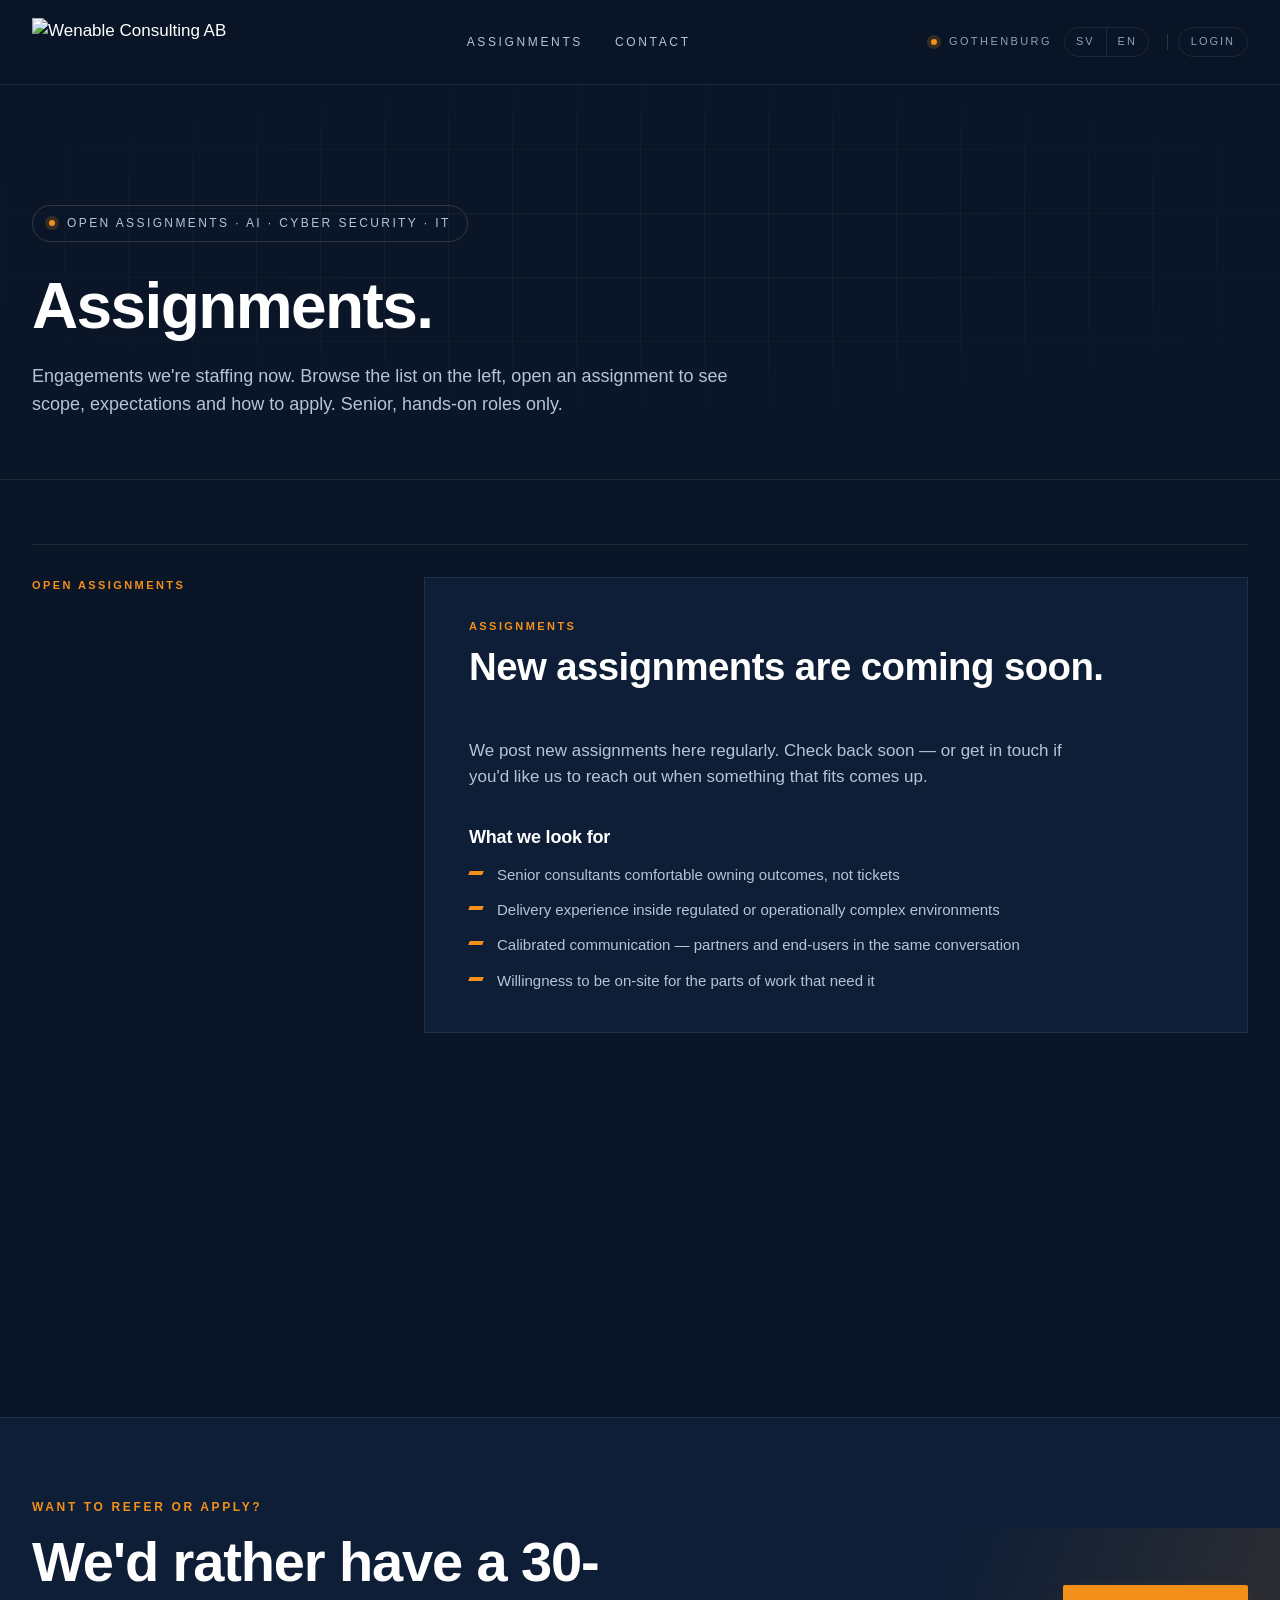
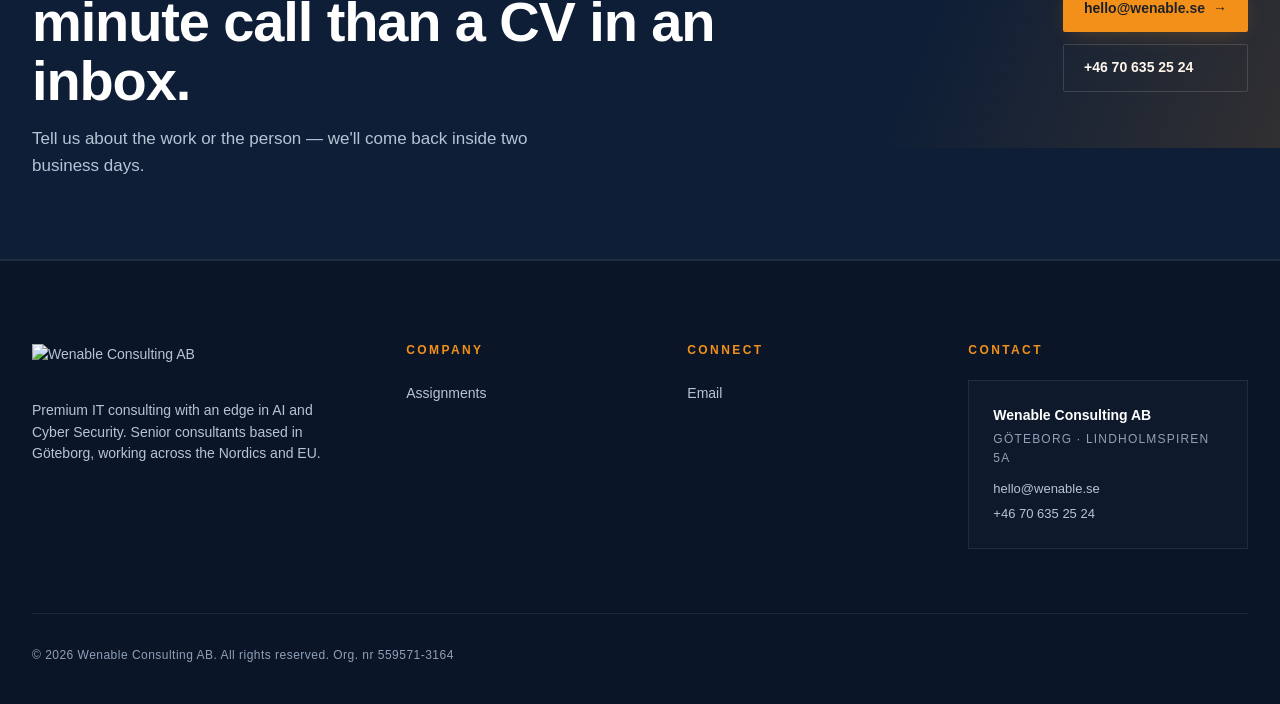
==== assignments.html @ 2aa06110 "Fixa dropdown-kontrast, radbrytningar i sammanfattning, auto-referensnummer - Ge <option> i kategori" ====
<!doctype html>
<html lang="en">
<head>
<meta charset="utf-8" />
<meta name="viewport" content="width=device-width, initial-scale=1" />
<meta http-equiv="Content-Security-Policy" content="default-src 'self'; img-src 'self' data:; style-src 'self' 'unsafe-inline'; script-src 'self'; connect-src 'self' https://*.supabase.co wss://*.supabase.co; base-uri 'self'; form-action 'self'; frame-ancestors 'self'">
<meta name="referrer" content="strict-origin-when-cross-origin">
<link rel="icon" href="/favicon.ico" sizes="any">
<link rel="icon" type="image/png" sizes="32x32" href="/assets/favicon/favicon-32x32.png">
<link rel="icon" type="image/png" sizes="16x16" href="/assets/favicon/favicon-16x16.png">
<link rel="apple-touch-icon" href="/assets/favicon/apple-touch-icon.png">
<link rel="manifest" href="/assets/favicon/site.webmanifest">
<title>Uppdrag — Wenable Consulting AB</title>
<style>
:root {
  --bg: #0A1628;
  --bg-2: #0E1E36;
  --bg-3: #122847;
  --line: rgba(255,255,255,0.08);
  --line-2: rgba(255,255,255,0.14);
  --ink: #FFFFFF;
  --muted: #8FA0B8;
  --muted-2: #B6C4D6;
  --orange: #F39019;
  --orange-2: #FFA94B;
  --orange-shadow: rgba(243,144,25,0.35);
}
* { box-sizing: border-box; }
html, body { margin: 0; padding: 0; background: var(--bg); color: var(--ink); }
html { scroll-behavior: smooth; }
body {
  font-family: "Segoe UI", "Segoe UI Web (West European)", -apple-system, BlinkMacSystemFont, Tahoma, Geneva, Verdana, sans-serif;
  font-size: 17px;
  line-height: 1.55;
  -webkit-font-smoothing: antialiased;
  text-rendering: optimizeLegibility;
  overflow-x: hidden;
}
a { color: inherit; text-decoration: none; }
img { display: block; max-width: 100%; }
button { font-family: inherit; }
::selection { background: var(--orange); color: var(--bg); }

.wrap { max-width: 1280px; margin: 0 auto; padding: 0 32px; }
.eyebrow {
  text-transform: uppercase;
  letter-spacing: 0.22em;
  font-size: 12px;
  color: var(--orange);
  font-weight: 600;
}
h1, h2, h3, h4 { font-weight: 700; letter-spacing: -0.01em; margin: 0; }
h1 { font-size: clamp(40px, 6.2vw, 84px); line-height: 1.02; letter-spacing: -0.025em; }
h2 { font-size: clamp(32px, 4.4vw, 56px); line-height: 1.06; letter-spacing: -0.02em; }
h3 { font-size: 22px; line-height: 1.25; }
p { margin: 0; color: var(--muted-2); }

.mt-16 { margin-top: 16px; }
.mt-24 { margin-top: 24px; }
.mt-36 { margin-top: 36px; }
.mw-560 { max-width: 560px; }
.mw-720 { max-width: 720px; }
.spacer-120 { margin-top: 120px; }

/* nav */
.nav {
  position: sticky; top: 0; z-index: 50;
  backdrop-filter: blur(14px);
  -webkit-backdrop-filter: blur(14px);
  background: rgba(10,22,40,0.78);
  border-bottom: 1px solid var(--line);
}
.nav-inner {
  display: flex; align-items: center; justify-content: space-between;
  height: 84px;
  gap: 32px;
}
.logo-link { display: inline-flex; align-items: center; }
.logo-full { height: 48px; width: auto; }
.logo-full.small { height: 40px; }
.nav-links { display: flex; gap: 32px; align-items: center; }
.nav-links a {
  font-size: 12px;
  letter-spacing: 0.22em;
  text-transform: uppercase;
  color: var(--muted-2);
  transition: color .2s;
  position: relative;
  padding: 4px 0;
}
.nav-links a:hover { color: var(--ink); }
.nav-links a:hover::after {
  content: ""; position: absolute; left: 0; right: 0; bottom: -2px;
  height: 2px; background: var(--orange);
}
.nav-meta {
  font-size: 11px; letter-spacing: 0.22em; text-transform: uppercase;
  color: var(--muted);
  display: inline-flex; align-items: center; gap: 12px;
}
.nav-meta .pulse {
  width: 6px; height: 6px; border-radius: 50%;
  background: var(--orange);
  box-shadow: 0 0 0 4px rgba(243,144,25,0.18);
}

/* language switch */
.lang-switch {
  display: inline-flex;
  border: 1px solid var(--line);
  border-radius: 999px;
  overflow: hidden;
}
.lang-switch button {
  font: inherit;
  font-size: 11px;
  letter-spacing: 0.18em;
  text-transform: uppercase;
  padding: 5px 11px;
  background: transparent;
  color: var(--muted);
  border: 0;
  cursor: pointer;
  transition: background .2s, color .2s;
}
.lang-switch button + button { border-left: 1px solid var(--line); }
.lang-switch button.active { background: var(--orange); color: #0a1628; }
.lang-switch button:not(.active):hover { color: var(--ink); }
@media (max-width: 960px) {
  .nav-meta { display: none; }
}

.btn {
  display: inline-flex; align-items: center; gap: 8px;
  padding: 12px 20px;
  border-radius: 2px;
  font-size: 14px; font-weight: 600;
  cursor: pointer;
  border: 1px solid transparent;
  transition: transform .15s, background .2s, color .2s, border-color .2s;
}
.btn-primary {
  background: var(--orange); color: var(--bg);
  box-shadow: 0 6px 22px -8px var(--orange-shadow);
}
.btn-primary:hover { background: var(--orange-2); transform: translateY(-1px); }
.btn-ghost {
  background: transparent; color: var(--ink);
  border-color: var(--line-2);
}
.btn-ghost:hover { border-color: var(--orange); color: var(--orange); }
.btn .arr { transition: transform .2s; }
.btn:hover .arr { transform: translateX(3px); }

/* hero */
.hero {
  position: relative; overflow: hidden;
  padding: 120px 0 140px;
}
.hero::before {
  content: "";
  position: absolute; inset: 0;
  background:
    radial-gradient(700px 420px at 80% 30%, rgba(243,144,25,0.10), transparent 60%),
    radial-gradient(900px 600px at 10% 90%, rgba(243,144,25,0.05), transparent 60%);
  pointer-events: none;
}
.grid-bg {
  position: absolute; inset: 0;
  background-image:
    linear-gradient(rgba(255,255,255,0.04) 1px, transparent 1px),
    linear-gradient(90deg, rgba(255,255,255,0.04) 1px, transparent 1px);
  background-size: 64px 64px;
  mask-image: radial-gradient(ellipse 80% 60% at 50% 40%, #000 30%, transparent 80%);
  -webkit-mask-image: radial-gradient(ellipse 80% 60% at 50% 40%, #000 30%, transparent 80%);
  pointer-events: none;
}
.hero-content { position: relative; }
.hero-eyebrow {
  display: inline-flex; align-items: center; gap: 12px;
  border: 1px solid var(--line-2);
  border-radius: 999px;
  padding: 8px 16px;
  font-size: 12px; letter-spacing: 0.2em; text-transform: uppercase;
  color: var(--muted-2);
  margin-bottom: 32px;
}
.hero-eyebrow .dot {
  width: 6px; height: 6px; border-radius: 50%;
  background: var(--orange); box-shadow: 0 0 0 4px rgba(243,144,25,0.18);
}
.hero h1 .accent { color: var(--orange); }
.hero h1 .slash {
  display: inline-block;
  width: 0.5em; height: 0.85em;
  background: var(--orange);
  transform: skewX(-14deg);
  margin: 0 0.06em -0.04em 0.04em;
  vertical-align: -0.04em;
}
.hero-lede {
  margin-top: 28px;
  max-width: 720px;
  font-size: 19px;
  color: var(--muted-2);
}
.hero-cta { display: flex; gap: 14px; margin-top: 44px; flex-wrap: wrap; }
.hero-meta {
  display: grid;
  grid-template-columns: repeat(4, 1fr);
  gap: 32px;
  margin-top: 96px;
  padding-top: 32px;
  border-top: 1px solid var(--line);
  position: relative;
}
.hero-meta .stat .k { font-size: 32px; font-weight: 700; letter-spacing: -0.02em; }
.hero-meta .stat .k .accent { color: var(--orange); }
.hero-meta .stat .v { font-size: 13px; color: var(--muted); margin-top: 4px; }

.ribbon-row { display: flex; gap: 6px; margin-top: 40px; }
.ribbon-row .bar {
  width: 64px; height: 12px; background: var(--orange);
  transform: skewX(-22deg);
  transform-origin: bottom left;
  opacity: 0.95;
}
.ribbon-row .bar:nth-child(2) { opacity: 0.7; }
.ribbon-row .bar:nth-child(3) { opacity: 0.45; }
.ribbon-row .bar:nth-child(4) { opacity: 0.22; }

/* section */
section { position: relative; }
.section { padding: 120px 0; border-top: 1px solid var(--line); }
.section-head {
  display: grid;
  grid-template-columns: 1fr 1.2fr;
  gap: 48px;
  align-items: end;
  margin-bottom: 64px;
}
.section-head p { max-width: 580px; }

/* services */
.services {
  display: grid;
  grid-template-columns: repeat(3, 1fr);
  gap: 24px;
}
.service {
  position: relative;
  background: var(--bg-2);
  border: 1px solid var(--line);
  padding: 32px 28px 36px;
  overflow: hidden;
  transition: transform .25s, border-color .25s, background .25s;
}
.service::before {
  content: "";
  position: absolute; top: 0; left: 0;
  width: 0; height: 4px; background: var(--orange);
  transition: width .3s ease;
}
.service:hover { background: var(--bg-3); border-color: var(--line-2); transform: translateY(-4px); }
.service:hover::before { width: 64px; }
.service-num {
  font-size: 12px; letter-spacing: 0.2em;
  color: var(--orange);
  font-weight: 600;
  margin-bottom: 28px;
}
.service-icon { width: 56px; height: 56px; margin-bottom: 24px; position: relative; }
.service h3 { margin-bottom: 14px; }
.service p { font-size: 15px; color: var(--muted-2); }
.service-tags { margin-top: 24px; display: flex; flex-wrap: wrap; gap: 8px; }
.tag {
  font-size: 11px; letter-spacing: 0.08em;
  padding: 5px 10px;
  border: 1px solid var(--line-2);
  color: var(--muted-2);
  text-transform: uppercase;
}

/* clients */
.clients-section { padding: 80px 0; border-top: 1px solid var(--line); }
.clients-row {
  display: grid;
  grid-template-columns: repeat(6, 1fr);
  gap: 32px;
  align-items: center;
  margin-top: 32px;
}
.client {
  height: 64px;
  border: 1px solid var(--line);
  display: flex; align-items: center; justify-content: center;
  font-weight: 700; letter-spacing: 0.06em;
  color: var(--muted);
  font-size: 14px;
  transition: color .2s, border-color .2s;
}
.client:hover { color: var(--ink); border-color: var(--line-2); }

/* feature row */
.feature {
  display: grid;
  grid-template-columns: 1.1fr 1fr;
  gap: 80px;
  align-items: center;
}
.feature.reverse { grid-template-columns: 1fr 1.1fr; }
.feature.reverse .feature-art { order: -1; }
.feature h2 { margin-bottom: 0; }
.feature p + p { margin-top: 16px; }
.feature-list { margin-top: 32px; padding: 0; display: grid; gap: 16px; }
.feature-list li {
  list-style: none; padding-left: 32px; position: relative;
  font-size: 15px; color: var(--muted-2);
}
.feature-list li::before {
  content: ""; position: absolute; left: 0; top: 8px;
  width: 16px; height: 4px; background: var(--orange);
  transform: skewX(-22deg);
}
.feature-art {
  aspect-ratio: 4/3;
  background: var(--bg-2);
  border: 1px solid var(--line);
  position: relative; overflow: hidden;
}
.art-tile {
  position: relative;
  background: linear-gradient(135deg, #0E1E36, #0A1628);
}
.art-tile svg { width: 100%; height: 100%; display: block; }

.art-process {
  background: linear-gradient(160deg, #0E1E36, #0A1628);
  padding: 32px;
  display: flex; flex-direction: column; gap: 12px;
  justify-content: center;
}
.art-process .step-card {
  border: 1px solid var(--line);
  padding: 16px 20px;
  background: rgba(255,255,255,0.02);
  display: grid;
  grid-template-columns: 32px 1fr auto;
  gap: 14px; align-items: center;
}
.art-process .step-card .n { font-size: 11px; color: var(--orange); letter-spacing: 0.2em; }
.art-process .step-card .t { font-size: 14px; font-weight: 600; }
.art-process .step-card .pct { font-size: 11px; color: var(--muted); letter-spacing: 0.1em; }
.art-process .step-card.active { border-color: var(--orange); background: rgba(243,144,25,0.06); }
.art-process .step-card.active .pct { color: var(--orange); }

/* process / how we work */
.process {
  display: grid;
  grid-template-columns: repeat(3, 1fr);
  gap: 24px;
  counter-reset: step;
}
.step {
  border-top: 2px solid var(--line);
  padding: 28px 0 0;
  position: relative;
  counter-increment: step;
}
.step::before {
  content: "0" counter(step);
  display: block;
  font-size: 12px; letter-spacing: 0.2em; color: var(--orange);
  margin-bottom: 16px; font-weight: 600;
}
.step::after {
  content: "";
  position: absolute; top: -2px; left: 0;
  width: 64px; height: 2px; background: var(--orange);
}
.step h3 { font-size: 26px; margin-bottom: 14px; letter-spacing: -0.01em; }
.step p { font-size: 15px; }
.step-tags { margin-top: 24px; display: flex; flex-wrap: wrap; gap: 6px; }

/* FAQ — pure CSS using <details> */
.faq-list { display: grid; gap: 0; }
.faq-item {
  border-top: 1px solid var(--line);
  padding: 0;
}
.faq-item:last-child { border-bottom: 1px solid var(--line); }
.faq-q {
  list-style: none;
  cursor: pointer;
  padding: 28px 0;
  font-size: 20px; font-weight: 600;
  display: flex; justify-content: space-between; align-items: center; gap: 32px;
  letter-spacing: -0.01em;
  transition: color .2s;
  color: var(--ink);
}
.faq-q::-webkit-details-marker { display: none; }
.faq-q::marker { content: ""; }
.faq-q:hover { color: var(--orange); }
.faq-toggle {
  flex: 0 0 32px; width: 32px; height: 32px;
  border: 1px solid var(--line-2);
  display: grid; place-items: center;
  transition: background .2s, border-color .2s;
  position: relative;
}
.faq-q:hover .faq-toggle { border-color: var(--orange); }
.faq-toggle::before, .faq-toggle::after {
  content: ""; position: absolute;
  background: var(--ink);
}
.faq-toggle::before { width: 14px; height: 1.5px; }
.faq-toggle::after { width: 1.5px; height: 14px; transition: transform .2s; }
.faq-item[open] .faq-toggle { background: var(--orange); border-color: var(--orange); }
.faq-item[open] .faq-toggle::before, .faq-item[open] .faq-toggle::after { background: var(--bg); }
.faq-item[open] .faq-toggle::after { transform: scaleY(0); }
.faq-a {
  padding: 0 0 28px;
  max-width: 760px;
  color: var(--muted-2);
  font-size: 16px;
  animation: faqIn .25s ease;
}
@keyframes faqIn {
  from { opacity: 0; transform: translateY(-4px); }
  to   { opacity: 1; transform: none; }
}

/* insights */
.insights {
  display: grid;
  grid-template-columns: repeat(3, 1fr);
  gap: 24px;
}
.insight {
  border: 1px solid var(--line);
  background: var(--bg-2);
  padding: 28px;
  transition: border-color .2s, background .2s, transform .2s;
  display: flex; flex-direction: column;
  min-height: 280px;
}
.insight:hover { border-color: var(--orange); transform: translateY(-3px); }
.insight .when {
  font-size: 12px; color: var(--orange);
  letter-spacing: 0.18em; text-transform: uppercase;
  margin-bottom: 18px;
}
.insight h3 { font-size: 20px; margin-bottom: 12px; letter-spacing: -0.01em; }
.insight p { font-size: 14px; flex: 1; }
.insight .read {
  margin-top: 24px;
  font-size: 13px; color: var(--orange); font-weight: 600;
  display: inline-flex; align-items: center; gap: 8px;
}

/* CTA strip */
.cta-strip {
  margin: 120px 0 0;
  background: var(--bg-2);
  border-top: 1px solid var(--line);
  border-bottom: 1px solid var(--line);
  padding: 80px 0;
  position: relative; overflow: hidden;
}
.cta-strip::after {
  content: ""; position: absolute;
  right: -120px; top: 50%; transform: translateY(-50%) skewX(-22deg);
  width: 480px; height: 220px;
  background: linear-gradient(90deg, transparent, rgba(243,144,25,0.18));
  pointer-events: none;
}
.cta-strip-inner {
  display: grid;
  grid-template-columns: 1.4fr auto;
  gap: 48px;
  align-items: center;
  position: relative;
}
.cta-actions { display: flex; flex-direction: column; gap: 12px; }

/* footer */
footer.foot {
  padding: 80px 0 40px;
  border-top: 1px solid var(--line);
}
.foot-grid {
  display: grid;
  grid-template-columns: 1.4fr 1fr 1fr 1.2fr;
  gap: 48px;
  margin-bottom: 64px;
}
.foot-grid h4 {
  font-size: 12px; letter-spacing: 0.2em; text-transform: uppercase;
  color: var(--orange); font-weight: 600; margin-bottom: 20px;
}
.foot-grid ul { list-style: none; padding: 0; margin: 0; display: grid; gap: 12px; }
.foot-grid a { color: var(--muted-2); font-size: 14px; transition: color .2s; }
.foot-grid a:hover { color: var(--orange); }
.foot-blurb p { font-size: 14px; max-width: 320px; margin-top: 16px; }
.foot-bottom {
  border-top: 1px solid var(--line);
  padding-top: 32px;
  display: flex; justify-content: space-between; align-items: center;
  font-size: 12px; color: var(--muted);
  letter-spacing: 0.04em;
}
.foot-bottom .fb-links { display: flex; gap: 24px; }

/* contact card */
.contact {
  border: 1px solid var(--line);
  padding: 24px;
  background: rgba(255,255,255,0.015);
  margin-top: 12px;
}
.contact .name { font-weight: 600; font-size: 14px; margin-bottom: 4px; }
.contact .role { font-size: 12px; color: var(--muted); letter-spacing: 0.1em; text-transform: uppercase; margin-bottom: 12px; }
.contact a { display: block; font-size: 13px; }
.contact a + a { margin-top: 4px; }

/* assignments page */
.page-hero {
  padding: 120px 0 60px;
  position: relative;
}
.page-hero h1 { font-size: clamp(36px, 5vw, 64px); }
.page-hero .lede { max-width: 720px; margin-top: 24px; font-size: 18px; }

/* master/detail layout — pure CSS via :target */
.assign-app {
  display: grid;
  grid-template-columns: 360px 1fr;
  gap: 32px;
  margin-top: 24px;
  border-top: 1px solid var(--line);
  padding-top: 32px;
}
.assign-list {
  display: flex; flex-direction: column;
  gap: 8px;
  position: sticky; top: 96px; align-self: start;
  max-height: calc(100vh - 120px);
  overflow-y: auto;
  padding-right: 4px;
}
.assign-list h4 {
  font-size: 11px; letter-spacing: 0.22em; text-transform: uppercase;
  color: var(--orange); font-weight: 600; margin-bottom: 8px;
}
.assign-row {
  display: block;
  border: 1px solid var(--line);
  background: var(--bg-2);
  padding: 18px 20px;
  transition: border-color .2s, background .2s, transform .15s;
  position: relative;
}
.assign-row:hover { border-color: var(--line-2); transform: translateX(2px); }
.assign-row::before {
  content: "";
  position: absolute; left: 0; top: 0; bottom: 0;
  width: 0; background: var(--orange);
  transition: width .2s;
}
.assign-row .row-meta {
  font-size: 10px; letter-spacing: 0.18em; text-transform: uppercase;
  color: var(--muted); margin-bottom: 8px;
}
.assign-row .row-meta .sep { color: var(--line-2); margin: 0 6px; }
.assign-row .row-title {
  font-size: 15px; font-weight: 600; line-height: 1.3;
  letter-spacing: -0.005em;
  margin-bottom: 8px;
}
.assign-row .row-foot {
  display: flex; justify-content: space-between; align-items: center;
  margin-top: 10px;
}
.assign-row .row-tag {
  font-size: 10px; letter-spacing: 0.16em; text-transform: uppercase;
  padding: 3px 8px; border: 1px solid var(--orange); color: var(--orange);
}
.assign-row .row-tag.closed { color: var(--muted); border-color: var(--line-2); }
.assign-row .row-rate { font-size: 12px; color: var(--muted-2); font-weight: 600; }

/* detail stage — show only the targeted detail */
.assign-detail-stage { position: relative; min-height: 600px; }
.assign-detail {
  border: 1px solid var(--line);
  background: var(--bg-2);
  padding: 40px 44px;
  display: none;
}
.assign-detail:target,
.assign-detail.default {
  display: block;
  animation: detailIn .3s ease;
}
/* when ANY detail is targeted, hide the default fallback */
.assign-app:has(.assign-detail:target) .assign-detail.default { display: none; }
@keyframes detailIn {
  from { opacity: 0; transform: translateY(8px); }
  to { opacity: 1; transform: none; }
}
/* highlight the active row in the list when its detail is targeted */
.assign-row.active::before { width: 4px; }
.assign-row.active { border-color: var(--line-2); }

.assign-detail .d-eyebrow {
  font-size: 11px; letter-spacing: 0.22em; text-transform: uppercase;
  color: var(--orange); font-weight: 600;
}
.assign-detail h2 {
  font-size: clamp(28px, 3vw, 40px); margin-top: 12px; margin-bottom: 24px;
  letter-spacing: -0.015em;
}
.assign-detail .d-lede { font-size: 17px; color: var(--muted-2); max-width: 720px; white-space: pre-line; }
.assign-detail .d-grid {
  margin-top: 32px;
  display: grid; grid-template-columns: repeat(4, 1fr); gap: 0;
  border: 1px solid var(--line); border-right: 0; border-bottom: 0;
}
.assign-detail .d-grid .cell {
  border-right: 1px solid var(--line);
  border-bottom: 1px solid var(--line);
  padding: 16px 18px;
}
.assign-detail .d-grid .lbl {
  font-size: 10px; letter-spacing: 0.18em; text-transform: uppercase;
  color: var(--muted); margin-bottom: 6px;
}
.assign-detail .d-grid .val { font-size: 15px; font-weight: 600; }
.assign-detail .d-grid .val .accent { color: var(--orange); }

.assign-detail h3 {
  font-size: 18px; letter-spacing: -0.01em;
  margin-top: 36px; margin-bottom: 14px;
}
.assign-detail .d-section p { font-size: 15px; color: var(--muted-2); }
.assign-detail .d-section p + p { margin-top: 12px; }
.assign-detail ul.bullets {
  list-style: none; padding: 0; margin: 0;
  display: grid; gap: 12px;
}
.assign-detail ul.bullets li {
  padding-left: 28px; position: relative;
  font-size: 15px; color: var(--muted-2);
}
.assign-detail ul.bullets li::before {
  content: ""; position: absolute; left: 0; top: 8px;
  width: 14px; height: 4px; background: var(--orange);
  transform: skewX(-22deg);
}
.assign-detail .d-stack {
  display: flex; flex-wrap: wrap; gap: 8px; margin-top: 14px;
}

.assign-actions {
  margin-top: 40px;
  padding-top: 28px;
  border-top: 1px solid var(--line);
  display: flex; flex-wrap: wrap; gap: 12px;
  align-items: center;
}
.assign-actions .meta-side {
  margin-left: auto;
  font-size: 12px; color: var(--muted);
  letter-spacing: 0.06em;
}

/* default empty-state card */
.assign-empty {
  text-align: left;
}
/* Tomtillstånd: visa "kommer snart" tills admin.js bekräftar att uppdrag finns,
   då sätts body.wadm-has-assignments och "välj ett uppdrag"-läget visas i stället. */
.assign-empty .empty-haslist { display: none; }
body.wadm-has-assignments .assign-empty .empty-haslist { display: block; }
body.wadm-has-assignments .assign-empty .empty-nolist { display: none; }

@media (max-width: 960px) {
  .assign-app { grid-template-columns: 1fr; }
  .assign-list { position: static; max-height: none; overflow: visible; }
  .assign-detail { padding: 28px 24px; }
  .assign-detail .d-grid { grid-template-columns: repeat(2, 1fr); }
}

.assign-grid {
  display: grid;
  grid-template-columns: repeat(2, 1fr);
  gap: 24px;
}
.assign {
  border: 1px solid var(--line);
  background: var(--bg-2);
  padding: 36px 32px;
  display: flex; flex-direction: column;
  position: relative;
  transition: border-color .25s, transform .25s;
}
.assign:hover { border-color: var(--line-2); transform: translateY(-3px); }
.assign-head {
  display: flex; justify-content: space-between; align-items: flex-start;
  gap: 16px;
  margin-bottom: 28px;
}
.assign-meta {
  font-size: 11px; letter-spacing: 0.2em; text-transform: uppercase;
  color: var(--muted);
}
.assign-meta .sep { color: var(--line-2); margin: 0 8px; }
.assign-status {
  font-size: 11px; letter-spacing: 0.18em; text-transform: uppercase;
  padding: 4px 10px;
  border: 1px solid var(--orange);
  color: var(--orange);
}
.assign-status.closed { color: var(--muted); border-color: var(--line-2); }
.assign h3 { font-size: 26px; letter-spacing: -0.01em; margin-bottom: 12px; }
.assign p { font-size: 15px; color: var(--muted-2); }
.assign-spec {
  margin-top: 24px;
  display: grid; grid-template-columns: repeat(3, 1fr);
  gap: 12px;
  border-top: 1px solid var(--line);
  padding-top: 20px;
}
.assign-spec .lbl { font-size: 10px; letter-spacing: 0.18em; color: var(--muted); text-transform: uppercase; margin-bottom: 4px; }
.assign-spec .val { font-size: 14px; font-weight: 600; }
.assign .more {
  margin-top: 24px;
  font-size: 13px; color: var(--orange); font-weight: 600;
  display: inline-flex; align-items: center; gap: 8px;
}

.cases-rail {
  display: grid; grid-template-columns: 1fr 1fr 1fr; gap: 24px;
  margin-top: 40px;
}
.case {
  border: 1px solid var(--line);
  padding: 28px;
  background: var(--bg-2);
  position: relative;
  overflow: hidden;
}
.case::before {
  content: ""; position: absolute; left: 0; top: 0;
  width: 4px; height: 100%; background: var(--orange);
}
.case .industry {
  font-size: 11px; letter-spacing: 0.18em; text-transform: uppercase;
  color: var(--orange); margin-bottom: 18px;
}
.case h3 { font-size: 20px; margin-bottom: 10px; letter-spacing: -0.01em; }
.case p { font-size: 14px; color: var(--muted-2); }
.case-stats {
  margin-top: 22px;
  display: grid; grid-template-columns: 1fr 1fr; gap: 16px;
  border-top: 1px solid var(--line); padding-top: 18px;
}
.case-stats .v { font-size: 22px; font-weight: 700; letter-spacing: -0.02em; }
.case-stats .v .accent { color: var(--orange); }
.case-stats .l { font-size: 11px; color: var(--muted); letter-spacing: 0.1em; text-transform: uppercase; margin-top: 4px; }

/* responsive */
@media (max-width: 960px) {
  .nav-links { display: none; }
  .section-head { grid-template-columns: 1fr; }
  .services, .insights, .process, .cases-rail, .assign-grid { grid-template-columns: 1fr; }
  .feature, .feature.reverse { grid-template-columns: 1fr; gap: 40px; }
  .feature.reverse .feature-art { order: 0; }
  .hero-meta { grid-template-columns: repeat(2, 1fr); }
  .clients-row { grid-template-columns: repeat(2, 1fr); }
  .foot-grid { grid-template-columns: 1fr 1fr; }
  .cta-strip-inner { grid-template-columns: 1fr; }
  .section { padding: 80px 0; }
  .hero { padding: 80px 0 100px; }
  .logo-full { height: 36px; }
  .nav-inner { height: 72px; }
}

@media (prefers-reduced-motion: reduce) {
  *, *::before, *::after { animation: none !important; transition: none !important; scroll-behavior: auto !important; }
}



/* shared animated site background (this page is self-contained, so the
   .site-bg rules live here rather than in assets/wenable.css) */
.site-bg {
  position: fixed;
  inset: 0;
  z-index: -1;
  pointer-events: none;
  overflow: hidden;
}
.site-bg #bg-canvas {
  position: absolute;
  inset: 0;
  width: 100%;
  height: 100%;
  display: block;
}
.site-bg .bg-glow {
  position: absolute;
  inset: 0;
  background:
    radial-gradient(900px 540px at 50% 8%, rgba(243,144,25,0.10), transparent 60%),
    radial-gradient(1100px 760px at 50% 100%, rgba(28,80,160,0.20), transparent 60%),
    radial-gradient(720px 520px at 12% 26%, rgba(80,150,255,0.07), transparent 60%);
}
.site-bg .bg-grid {
  position: absolute;
  inset: 0;
  background-image:
    linear-gradient(rgba(255,255,255,0.035) 1px, transparent 1px),
    linear-gradient(90deg, rgba(255,255,255,0.035) 1px, transparent 1px);
  background-size: 72px 72px;
  mask-image: radial-gradient(ellipse 92% 82% at 50% 30%, #000 28%, transparent 86%);
  -webkit-mask-image: radial-gradient(ellipse 92% 82% at 50% 30%, #000 28%, transparent 86%);
}
@media (prefers-reduced-motion: reduce) {
  .site-bg #bg-canvas { display: none; }
}

</style>
</head>
<body>

<div class="site-bg" aria-hidden="true">
  <canvas id="bg-canvas"></canvas>
  <div class="bg-glow"></div>
  <div class="bg-grid"></div>
</div>

<!-- NAV -->
<header class="nav">
  <div class="wrap nav-inner">
    <a href="index.html" class="logo-link" aria-label="Wenable Consulting AB — home">
      <img src="assets/wenable-logo-full.png" alt="Wenable Consulting AB" class="logo-full">
    </a>
    <nav class="nav-links" aria-label="Primary">
      <a href="For Clients.html" class="auth-gated" data-sv="Våra tjänster">Our Services</a>
      <a href="For Consultants.html" class="auth-gated" data-sv="För specialister">For Specialists</a>
      <a href="assignments.html" data-sv="Uppdrag">Assignments</a>
      <a href="Wenable are us.html" class="auth-gated" data-sv="Wenable är vi">Wenable are us</a>
      <a href="mailto:hello&#64;wenable.se" data-sv="Kontakt">Contact</a>
    </nav>
    <div class="nav-meta">
      <span class="pulse" aria-hidden="true"></span>
      <span data-sv="Göteborg">Gothenburg</span>
      <div class="lang-switch" role="group" aria-label="Language / Språk">
        <button type="button" data-lang-btn="sv">SV</button>
        <button type="button" data-lang-btn="en">EN</button>
      </div>
    </div>
  </div>
</header>

<!-- PAGE HERO -->
<section class="page-hero">
  <div class="grid-bg" aria-hidden="true"></div>
  <div class="wrap hero-content">
    <div class="hero-eyebrow"><span class="dot"></span><span data-sv="Öppna uppdrag · AI · Cybersäkerhet · IT">Open assignments · AI · Cyber Security · IT</span></div>
    <h1 data-sv="Uppdrag.">Assignments.</h1>
    <p class="lede" data-sv="Uppdrag vi bemannar just nu. Bläddra i listan till vänster, öppna ett uppdrag för att se omfattning, förväntningar och hur du ansöker. Endast seniora, praktiska roller.">
      Engagements we're staffing now. Browse the list on the left, open an assignment to
      see scope, expectations and how to apply. Senior, hands-on roles only.
    </p>
  </div>
</section>

<!-- MASTER / DETAIL -->
<section class="section" style="padding-top: 40px;">
  <div class="wrap">
    <div class="assign-app">

      <!-- LEFT: list -->
      <aside class="assign-list" aria-label="Open assignments">
        <h4 data-sv="Öppna uppdrag">Open assignments</h4>


      </aside>

      <!-- RIGHT: detail stage -->
      <div class="assign-detail-stage">

        <!-- DEFAULT / EMPTY STATE -->
        <article class="assign-detail default assign-empty">
          <!-- Visas när det FINNS uppdrag (admin.js sätter body.wadm-has-assignments) -->
          <div class="empty-haslist">
            <div class="d-eyebrow" data-sv="Öppna ett uppdrag">Open an assignment</div>
            <h2 data-sv="Välj ett uppdrag i listan för att se briefen.">Pick an assignment from the list to see the brief.</h2>
            <p class="d-lede" data-sv="Varje uppdrag är ett verkligt engagemang med en namngiven kund och en definierad omfattning. Du ser teamet du skulle gå med i, hur framgång ser ut, arvodesnivån och ett direkt sätt att ansöka eller dela med en kollega.">
              Each assignment is a real engagement with a named client and a defined scope.
              You'll see the team you'd join, what success looks like, the rate band, and a
              direct way to apply or share with a colleague.
            </p>
          </div>
          <!-- Visas när det INTE finns några uppdrag ännu (standardläge) -->
          <div class="empty-nolist">
            <div class="d-eyebrow" data-sv="Uppdrag">Assignments</div>
            <h2 data-sv="Nya uppdrag kommer inom kort.">New assignments are coming soon.</h2>
            <p class="d-lede" data-sv="Vi lägger löpande upp nya uppdrag här. Titta gärna tillbaka snart – eller hör av dig om du vill bli kontaktad när något som passar dig dyker upp.">
              We post new assignments here regularly. Check back soon — or get in touch if
              you'd like us to reach out when something that fits comes up.
            </p>
          </div>
          <h3 style="margin-top: 36px;" data-sv="Vad vi söker">What we look for</h3>
          <ul class="bullets">
            <li data-sv="Seniora konsulter som tar ansvar för resultatet – inte bara för enskilda uppgifter">Senior consultants comfortable owning outcomes, not tickets</li>
            <li data-sv="Vana att leverera i reglerade eller operativt komplexa miljöer">Delivery experience inside regulated or operationally complex environments</li>
            <li data-sv="Kommunikation som når fram – lika självklart till beslutsfattare som till slutanvändare">Calibrated communication — partners and end-users in the same conversation</li>
            <li data-sv="Beredd att finnas på plats när uppdraget kräver det">Willingness to be on-site for the parts of work that need it</li>
          </ul>
        </article>


      </div>
    </div>
  </div>
</section>

<!-- CTA -->
<section class="cta-strip">
  <div class="wrap cta-strip-inner">
    <div>
      <div class="eyebrow" data-sv="Vill du rekommendera eller ansöka?">Want to refer or apply?</div>
      <h2 class="mt-16 mw-720" data-sv="Vi tar hellre ett 30-minuterssamtal än ett CV i en inkorg.">
        We'd rather have a 30-minute call than a CV in an inbox.
      </h2>
      <p class="mt-16 mw-560" data-sv="Berätta om arbetet eller personen — vi återkommer inom två arbetsdagar.">
        Tell us about the work or the person — we'll come back inside two business days.
      </p>
    </div>
    <div class="cta-actions">
      <a class="btn btn-primary" href="mailto:hello@wenable.se">hello@wenable.se <span class="arr">→</span></a>
      <a class="btn btn-ghost" href="tel:+46706352524">+46 70 635 25 24</a>
    </div>
  </div>
</section>

<!-- FOOTER -->
<footer class="foot">
  <div class="wrap">
    <div class="foot-grid">
      <div class="foot-blurb">
        <a href="index.html" class="logo-link"><img src="assets/wenable-logo-full.png" alt="Wenable Consulting AB" class="logo-full small"></a>
        <p data-sv="Premiumkonsulting inom IT med spetskompetens i AI och cybersäkerhet. Seniora konsulter baserade i Göteborg, verksamma i Norden och EU.">
          Premium IT consulting with an edge in AI and Cyber Security. Senior consultants
          based in Göteborg, working across the Nordics and EU.
        </p>
      </div>
      <div>
        <h4 data-sv="Företag">Company</h4>
        <ul>
          <li><a href="assignments.html" data-sv="Uppdrag">Assignments</a></li>
        </ul>
      </div>
      <div>
        <h4 data-sv="Följ oss">Connect</h4>
        <ul>
          <li><a href="mailto:hello@wenable.se" data-sv="E-post">Email</a></li>
        </ul>
      </div>
      <div>
        <h4 data-sv="Kontakt">Contact</h4>
        <div class="contact">
          <div class="name">Wenable Consulting AB</div>
          <div class="role">Göteborg · Lindholmspiren 5A</div>
          <a href="mailto:hello@wenable.se">hello@wenable.se</a>
          <a href="tel:+46706352524">+46 70 635 25 24</a>
        </div>
      </div>
    </div>
    <div class="foot-bottom">
      <div data-sv="© 2026 Wenable Consulting AB. Med ensamrätt. Org.nr 559571-3164">© 2026 Wenable Consulting AB. All rights reserved. Org. nr 559571-3164</div>
    </div>
  </div>
</footer>

<script src="assets/i18n.js"></script>
<script src="assets/bg-network.js"></script>
<script src="assets/admin.js"></script>

</body>
</html>
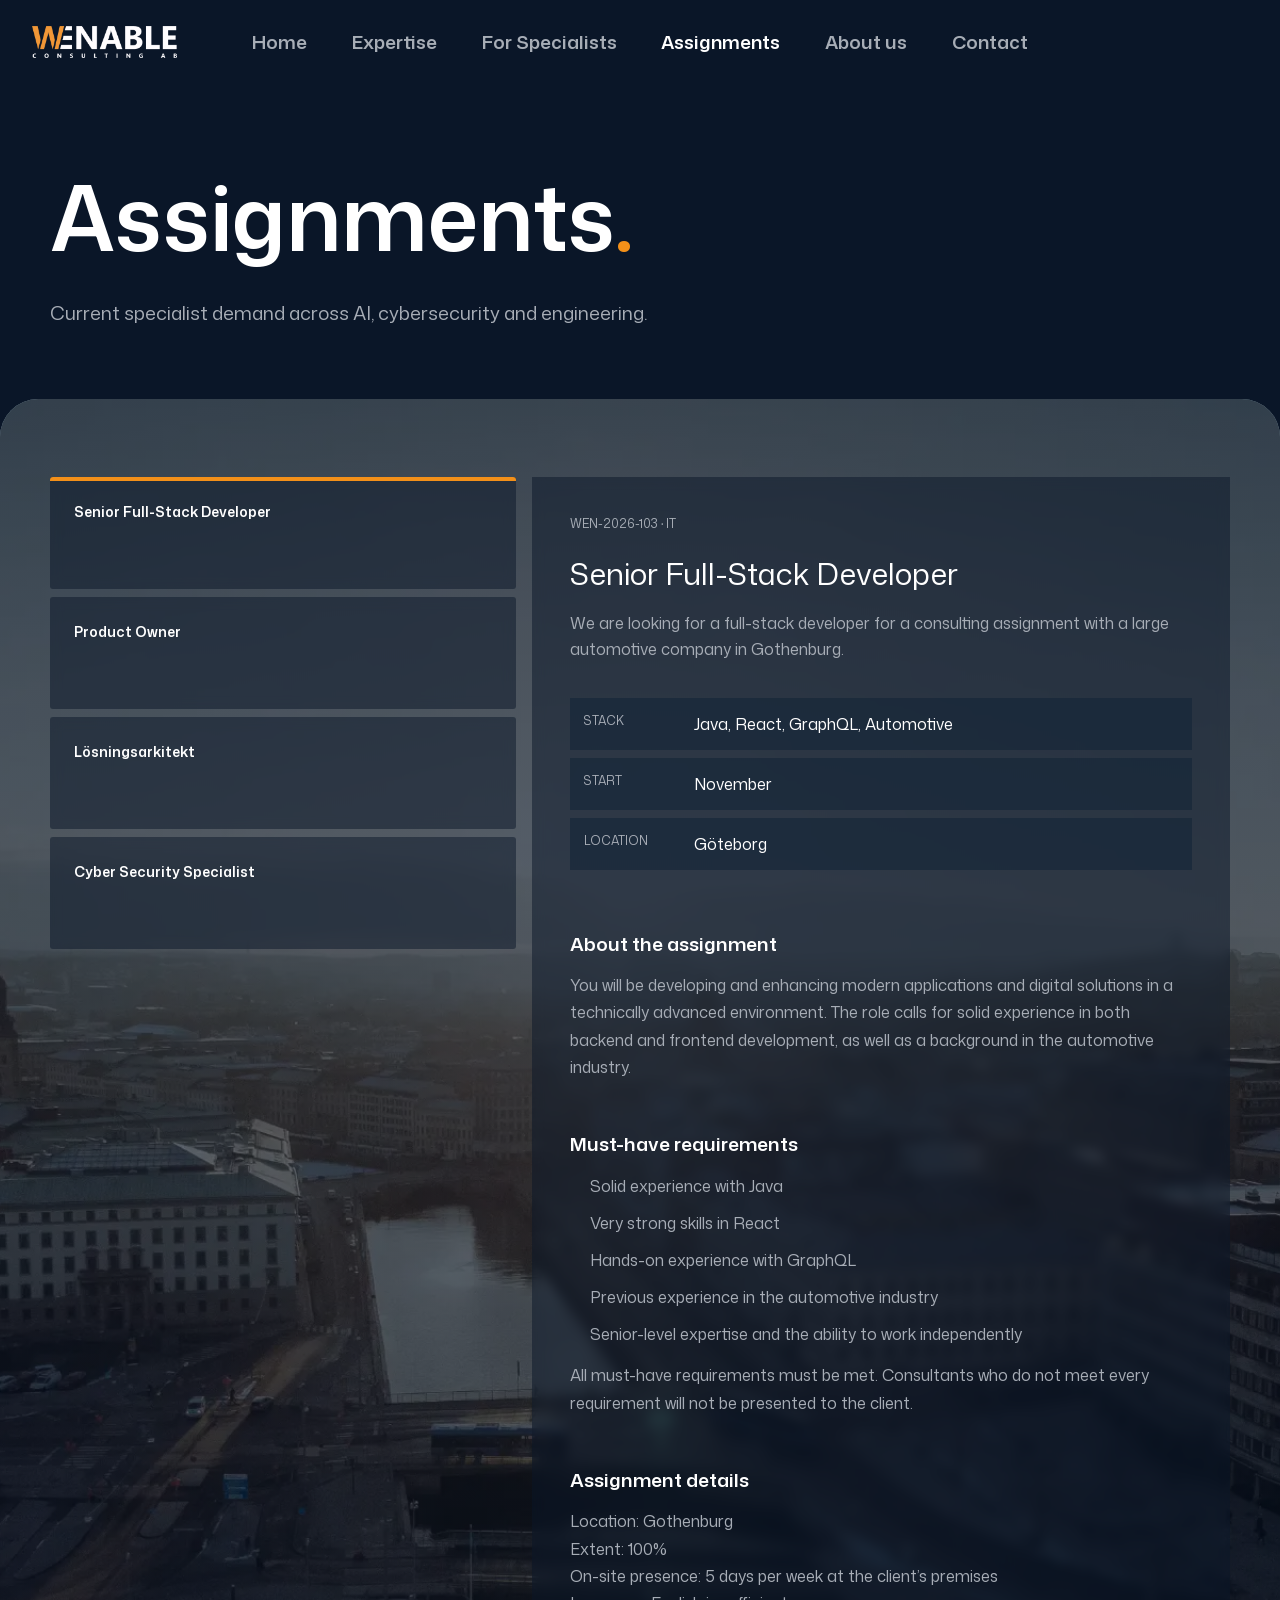
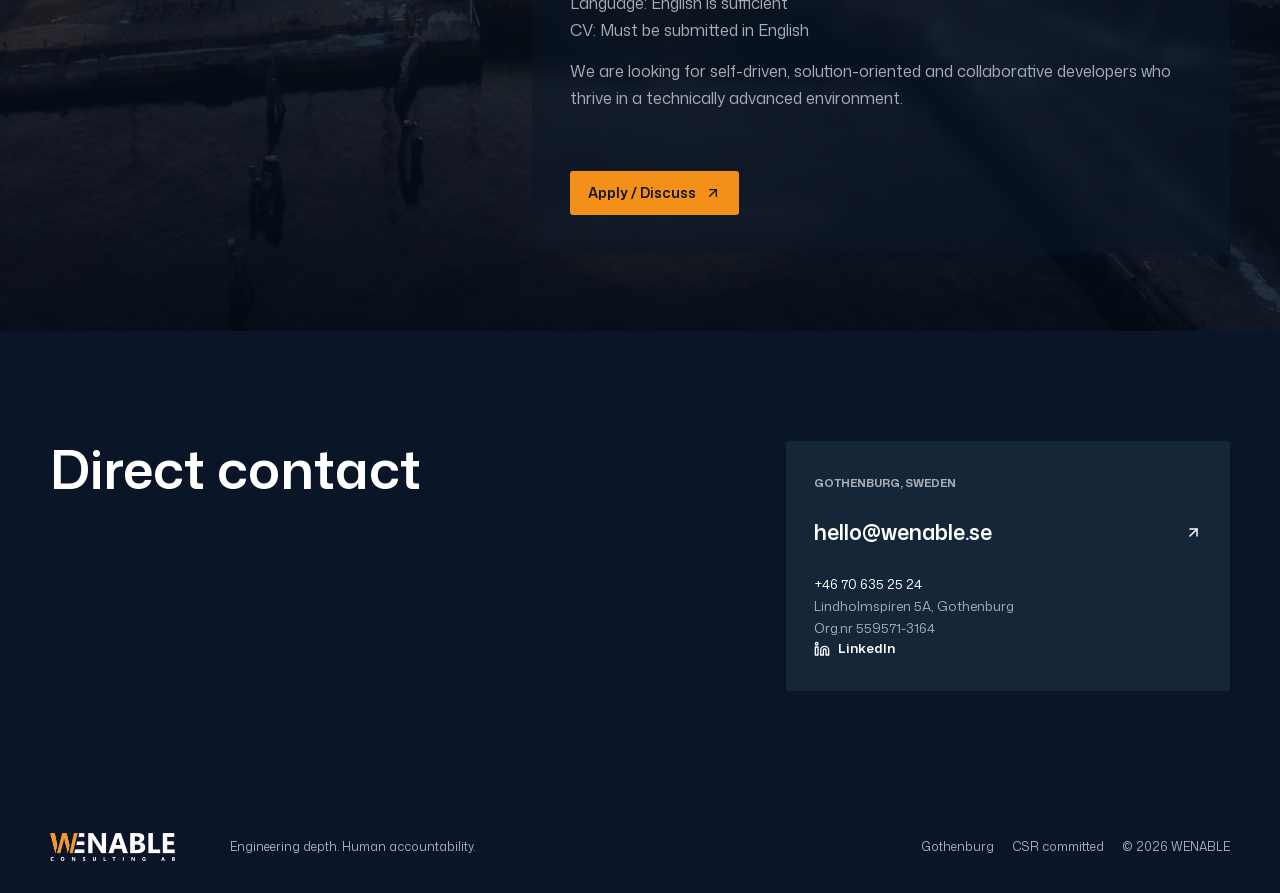
==== commit 496cb8f1: "Ny design (v2): statisk HTML/CSS portad från Lovable Bygg om Lovable-designen (TanStack/React) som r" ====
--- a/assignments.html
+++ b/assignments.html
@@ -1,994 +1,486 @@
 <!doctype html>
 <html lang="en">
-<head>
-<meta charset="utf-8" />
-<meta name="viewport" content="width=device-width, initial-scale=1" />
-<meta http-equiv="Content-Security-Policy" content="default-src 'self'; img-src 'self' data:; style-src 'self' 'unsafe-inline'; script-src 'self'; connect-src 'self' https://*.supabase.co wss://*.supabase.co; base-uri 'self'; form-action 'self'; frame-ancestors 'self'">
-<meta name="referrer" content="strict-origin-when-cross-origin">
-<link rel="icon" href="/favicon.ico" sizes="any">
-<link rel="icon" type="image/png" sizes="32x32" href="/assets/favicon/favicon-32x32.png">
-<link rel="icon" type="image/png" sizes="16x16" href="/assets/favicon/favicon-16x16.png">
-<link rel="apple-touch-icon" href="/assets/favicon/apple-touch-icon.png">
-<link rel="manifest" href="/assets/favicon/site.webmanifest">
-<title>Uppdrag — Wenable Consulting AB</title>
-<style>
-:root {
-  --bg: #0A1628;
-  --bg-2: #0E1E36;
-  --bg-3: #122847;
-  --line: rgba(255,255,255,0.08);
-  --line-2: rgba(255,255,255,0.14);
-  --ink: #FFFFFF;
-  --muted: #8FA0B8;
-  --muted-2: #B6C4D6;
-  --orange: #F39019;
-  --orange-2: #FFA94B;
-  --orange-shadow: rgba(243,144,25,0.35);
-}
-* { box-sizing: border-box; }
-html, body { margin: 0; padding: 0; background: var(--bg); color: var(--ink); }
-html { scroll-behavior: smooth; }
-body {
-  font-family: "Segoe UI", "Segoe UI Web (West European)", -apple-system, BlinkMacSystemFont, Tahoma, Geneva, Verdana, sans-serif;
-  font-size: 17px;
-  line-height: 1.55;
-  -webkit-font-smoothing: antialiased;
-  text-rendering: optimizeLegibility;
-  overflow-x: hidden;
-}
-a { color: inherit; text-decoration: none; }
-img { display: block; max-width: 100%; }
-button { font-family: inherit; }
-::selection { background: var(--orange); color: var(--bg); }
-
-.wrap { max-width: 1280px; margin: 0 auto; padding: 0 32px; }
-.eyebrow {
-  text-transform: uppercase;
-  letter-spacing: 0.22em;
-  font-size: 12px;
-  color: var(--orange);
-  font-weight: 600;
-}
-h1, h2, h3, h4 { font-weight: 700; letter-spacing: -0.01em; margin: 0; }
-h1 { font-size: clamp(40px, 6.2vw, 84px); line-height: 1.02; letter-spacing: -0.025em; }
-h2 { font-size: clamp(32px, 4.4vw, 56px); line-height: 1.06; letter-spacing: -0.02em; }
-h3 { font-size: 22px; line-height: 1.25; }
-p { margin: 0; color: var(--muted-2); }
-
-.mt-16 { margin-top: 16px; }
-.mt-24 { margin-top: 24px; }
-.mt-36 { margin-top: 36px; }
-.mw-560 { max-width: 560px; }
-.mw-720 { max-width: 720px; }
-.spacer-120 { margin-top: 120px; }
-
-/* nav */
-.nav {
-  position: sticky; top: 0; z-index: 50;
-  backdrop-filter: blur(14px);
-  -webkit-backdrop-filter: blur(14px);
-  background: rgba(10,22,40,0.78);
-  border-bottom: 1px solid var(--line);
-}
-.nav-inner {
-  display: flex; align-items: center; justify-content: space-between;
-  height: 84px;
-  gap: 32px;
-}
-.logo-link { display: inline-flex; align-items: center; }
-.logo-full { height: 48px; width: auto; }
-.logo-full.small { height: 40px; }
-.nav-links { display: flex; gap: 32px; align-items: center; }
-.nav-links a {
-  font-size: 12px;
-  letter-spacing: 0.22em;
-  text-transform: uppercase;
-  color: var(--muted-2);
-  transition: color .2s;
-  position: relative;
-  padding: 4px 0;
-}
-.nav-links a:hover { color: var(--ink); }
-.nav-links a:hover::after {
-  content: ""; position: absolute; left: 0; right: 0; bottom: -2px;
-  height: 2px; background: var(--orange);
-}
-.nav-meta {
-  font-size: 11px; letter-spacing: 0.22em; text-transform: uppercase;
-  color: var(--muted);
-  display: inline-flex; align-items: center; gap: 12px;
-}
-.nav-meta .pulse {
-  width: 6px; height: 6px; border-radius: 50%;
-  background: var(--orange);
-  box-shadow: 0 0 0 4px rgba(243,144,25,0.18);
-}
-
-/* language switch */
-.lang-switch {
-  display: inline-flex;
-  border: 1px solid var(--line);
-  border-radius: 999px;
-  overflow: hidden;
-}
-.lang-switch button {
-  font: inherit;
-  font-size: 11px;
-  letter-spacing: 0.18em;
-  text-transform: uppercase;
-  padding: 5px 11px;
-  background: transparent;
-  color: var(--muted);
-  border: 0;
-  cursor: pointer;
-  transition: background .2s, color .2s;
-}
-.lang-switch button + button { border-left: 1px solid var(--line); }
-.lang-switch button.active { background: var(--orange); color: #0a1628; }
-.lang-switch button:not(.active):hover { color: var(--ink); }
-@media (max-width: 960px) {
-  .nav-meta { display: none; }
-}
-
-.btn {
-  display: inline-flex; align-items: center; gap: 8px;
-  padding: 12px 20px;
-  border-radius: 2px;
-  font-size: 14px; font-weight: 600;
-  cursor: pointer;
-  border: 1px solid transparent;
-  transition: transform .15s, background .2s, color .2s, border-color .2s;
-}
-.btn-primary {
-  background: var(--orange); color: var(--bg);
-  box-shadow: 0 6px 22px -8px var(--orange-shadow);
-}
-.btn-primary:hover { background: var(--orange-2); transform: translateY(-1px); }
-.btn-ghost {
-  background: transparent; color: var(--ink);
-  border-color: var(--line-2);
-}
-.btn-ghost:hover { border-color: var(--orange); color: var(--orange); }
-.btn .arr { transition: transform .2s; }
-.btn:hover .arr { transform: translateX(3px); }
-
-/* hero */
-.hero {
-  position: relative; overflow: hidden;
-  padding: 120px 0 140px;
-}
-.hero::before {
-  content: "";
-  position: absolute; inset: 0;
-  background:
-    radial-gradient(700px 420px at 80% 30%, rgba(243,144,25,0.10), transparent 60%),
-    radial-gradient(900px 600px at 10% 90%, rgba(243,144,25,0.05), transparent 60%);
-  pointer-events: none;
-}
-.grid-bg {
-  position: absolute; inset: 0;
-  background-image:
-    linear-gradient(rgba(255,255,255,0.04) 1px, transparent 1px),
-    linear-gradient(90deg, rgba(255,255,255,0.04) 1px, transparent 1px);
-  background-size: 64px 64px;
-  mask-image: radial-gradient(ellipse 80% 60% at 50% 40%, #000 30%, transparent 80%);
-  -webkit-mask-image: radial-gradient(ellipse 80% 60% at 50% 40%, #000 30%, transparent 80%);
-  pointer-events: none;
-}
-.hero-content { position: relative; }
-.hero-eyebrow {
-  display: inline-flex; align-items: center; gap: 12px;
-  border: 1px solid var(--line-2);
-  border-radius: 999px;
-  padding: 8px 16px;
-  font-size: 12px; letter-spacing: 0.2em; text-transform: uppercase;
-  color: var(--muted-2);
-  margin-bottom: 32px;
-}
-.hero-eyebrow .dot {
-  width: 6px; height: 6px; border-radius: 50%;
-  background: var(--orange); box-shadow: 0 0 0 4px rgba(243,144,25,0.18);
-}
-.hero h1 .accent { color: var(--orange); }
-.hero h1 .slash {
-  display: inline-block;
-  width: 0.5em; height: 0.85em;
-  background: var(--orange);
-  transform: skewX(-14deg);
-  margin: 0 0.06em -0.04em 0.04em;
-  vertical-align: -0.04em;
-}
-.hero-lede {
-  margin-top: 28px;
-  max-width: 720px;
-  font-size: 19px;
-  color: var(--muted-2);
-}
-.hero-cta { display: flex; gap: 14px; margin-top: 44px; flex-wrap: wrap; }
-.hero-meta {
-  display: grid;
-  grid-template-columns: repeat(4, 1fr);
-  gap: 32px;
-  margin-top: 96px;
-  padding-top: 32px;
-  border-top: 1px solid var(--line);
-  position: relative;
-}
-.hero-meta .stat .k { font-size: 32px; font-weight: 700; letter-spacing: -0.02em; }
-.hero-meta .stat .k .accent { color: var(--orange); }
-.hero-meta .stat .v { font-size: 13px; color: var(--muted); margin-top: 4px; }
-
-.ribbon-row { display: flex; gap: 6px; margin-top: 40px; }
-.ribbon-row .bar {
-  width: 64px; height: 12px; background: var(--orange);
-  transform: skewX(-22deg);
-  transform-origin: bottom left;
-  opacity: 0.95;
-}
-.ribbon-row .bar:nth-child(2) { opacity: 0.7; }
-.ribbon-row .bar:nth-child(3) { opacity: 0.45; }
-.ribbon-row .bar:nth-child(4) { opacity: 0.22; }
-
-/* section */
-section { position: relative; }
-.section { padding: 120px 0; border-top: 1px solid var(--line); }
-.section-head {
-  display: grid;
-  grid-template-columns: 1fr 1.2fr;
-  gap: 48px;
-  align-items: end;
-  margin-bottom: 64px;
-}
-.section-head p { max-width: 580px; }
-
-/* services */
-.services {
-  display: grid;
-  grid-template-columns: repeat(3, 1fr);
-  gap: 24px;
-}
-.service {
-  position: relative;
-  background: var(--bg-2);
-  border: 1px solid var(--line);
-  padding: 32px 28px 36px;
-  overflow: hidden;
-  transition: transform .25s, border-color .25s, background .25s;
-}
-.service::before {
-  content: "";
-  position: absolute; top: 0; left: 0;
-  width: 0; height: 4px; background: var(--orange);
-  transition: width .3s ease;
-}
-.service:hover { background: var(--bg-3); border-color: var(--line-2); transform: translateY(-4px); }
-.service:hover::before { width: 64px; }
-.service-num {
-  font-size: 12px; letter-spacing: 0.2em;
-  color: var(--orange);
-  font-weight: 600;
-  margin-bottom: 28px;
-}
-.service-icon { width: 56px; height: 56px; margin-bottom: 24px; position: relative; }
-.service h3 { margin-bottom: 14px; }
-.service p { font-size: 15px; color: var(--muted-2); }
-.service-tags { margin-top: 24px; display: flex; flex-wrap: wrap; gap: 8px; }
-.tag {
-  font-size: 11px; letter-spacing: 0.08em;
-  padding: 5px 10px;
-  border: 1px solid var(--line-2);
-  color: var(--muted-2);
-  text-transform: uppercase;
-}
-
-/* clients */
-.clients-section { padding: 80px 0; border-top: 1px solid var(--line); }
-.clients-row {
-  display: grid;
-  grid-template-columns: repeat(6, 1fr);
-  gap: 32px;
-  align-items: center;
-  margin-top: 32px;
-}
-.client {
-  height: 64px;
-  border: 1px solid var(--line);
-  display: flex; align-items: center; justify-content: center;
-  font-weight: 700; letter-spacing: 0.06em;
-  color: var(--muted);
-  font-size: 14px;
-  transition: color .2s, border-color .2s;
-}
-.client:hover { color: var(--ink); border-color: var(--line-2); }
-
-/* feature row */
-.feature {
-  display: grid;
-  grid-template-columns: 1.1fr 1fr;
-  gap: 80px;
-  align-items: center;
-}
-.feature.reverse { grid-template-columns: 1fr 1.1fr; }
-.feature.reverse .feature-art { order: -1; }
-.feature h2 { margin-bottom: 0; }
-.feature p + p { margin-top: 16px; }
-.feature-list { margin-top: 32px; padding: 0; display: grid; gap: 16px; }
-.feature-list li {
-  list-style: none; padding-left: 32px; position: relative;
-  font-size: 15px; color: var(--muted-2);
-}
-.feature-list li::before {
-  content: ""; position: absolute; left: 0; top: 8px;
-  width: 16px; height: 4px; background: var(--orange);
-  transform: skewX(-22deg);
-}
-.feature-art {
-  aspect-ratio: 4/3;
-  background: var(--bg-2);
-  border: 1px solid var(--line);
-  position: relative; overflow: hidden;
-}
-.art-tile {
-  position: relative;
-  background: linear-gradient(135deg, #0E1E36, #0A1628);
-}
-.art-tile svg { width: 100%; height: 100%; display: block; }
-
-.art-process {
-  background: linear-gradient(160deg, #0E1E36, #0A1628);
-  padding: 32px;
-  display: flex; flex-direction: column; gap: 12px;
-  justify-content: center;
-}
-.art-process .step-card {
-  border: 1px solid var(--line);
-  padding: 16px 20px;
-  background: rgba(255,255,255,0.02);
-  display: grid;
-  grid-template-columns: 32px 1fr auto;
-  gap: 14px; align-items: center;
-}
-.art-process .step-card .n { font-size: 11px; color: var(--orange); letter-spacing: 0.2em; }
-.art-process .step-card .t { font-size: 14px; font-weight: 600; }
-.art-process .step-card .pct { font-size: 11px; color: var(--muted); letter-spacing: 0.1em; }
-.art-process .step-card.active { border-color: var(--orange); background: rgba(243,144,25,0.06); }
-.art-process .step-card.active .pct { color: var(--orange); }
-
-/* process / how we work */
-.process {
-  display: grid;
-  grid-template-columns: repeat(3, 1fr);
-  gap: 24px;
-  counter-reset: step;
-}
-.step {
-  border-top: 2px solid var(--line);
-  padding: 28px 0 0;
-  position: relative;
-  counter-increment: step;
-}
-.step::before {
-  content: "0" counter(step);
-  display: block;
-  font-size: 12px; letter-spacing: 0.2em; color: var(--orange);
-  margin-bottom: 16px; font-weight: 600;
-}
-.step::after {
-  content: "";
-  position: absolute; top: -2px; left: 0;
-  width: 64px; height: 2px; background: var(--orange);
-}
-.step h3 { font-size: 26px; margin-bottom: 14px; letter-spacing: -0.01em; }
-.step p { font-size: 15px; }
-.step-tags { margin-top: 24px; display: flex; flex-wrap: wrap; gap: 6px; }
-
-/* FAQ — pure CSS using <details> */
-.faq-list { display: grid; gap: 0; }
-.faq-item {
-  border-top: 1px solid var(--line);
-  padding: 0;
-}
-.faq-item:last-child { border-bottom: 1px solid var(--line); }
-.faq-q {
-  list-style: none;
-  cursor: pointer;
-  padding: 28px 0;
-  font-size: 20px; font-weight: 600;
-  display: flex; justify-content: space-between; align-items: center; gap: 32px;
-  letter-spacing: -0.01em;
-  transition: color .2s;
-  color: var(--ink);
-}
-.faq-q::-webkit-details-marker { display: none; }
-.faq-q::marker { content: ""; }
-.faq-q:hover { color: var(--orange); }
-.faq-toggle {
-  flex: 0 0 32px; width: 32px; height: 32px;
-  border: 1px solid var(--line-2);
-  display: grid; place-items: center;
-  transition: background .2s, border-color .2s;
-  position: relative;
-}
-.faq-q:hover .faq-toggle { border-color: var(--orange); }
-.faq-toggle::before, .faq-toggle::after {
-  content: ""; position: absolute;
-  background: var(--ink);
-}
-.faq-toggle::before { width: 14px; height: 1.5px; }
-.faq-toggle::after { width: 1.5px; height: 14px; transition: transform .2s; }
-.faq-item[open] .faq-toggle { background: var(--orange); border-color: var(--orange); }
-.faq-item[open] .faq-toggle::before, .faq-item[open] .faq-toggle::after { background: var(--bg); }
-.faq-item[open] .faq-toggle::after { transform: scaleY(0); }
-.faq-a {
-  padding: 0 0 28px;
-  max-width: 760px;
-  color: var(--muted-2);
-  font-size: 16px;
-  animation: faqIn .25s ease;
-}
-@keyframes faqIn {
-  from { opacity: 0; transform: translateY(-4px); }
-  to   { opacity: 1; transform: none; }
-}
-
-/* insights */
-.insights {
-  display: grid;
-  grid-template-columns: repeat(3, 1fr);
-  gap: 24px;
-}
-.insight {
-  border: 1px solid var(--line);
-  background: var(--bg-2);
-  padding: 28px;
-  transition: border-color .2s, background .2s, transform .2s;
-  display: flex; flex-direction: column;
-  min-height: 280px;
-}
-.insight:hover { border-color: var(--orange); transform: translateY(-3px); }
-.insight .when {
-  font-size: 12px; color: var(--orange);
-  letter-spacing: 0.18em; text-transform: uppercase;
-  margin-bottom: 18px;
-}
-.insight h3 { font-size: 20px; margin-bottom: 12px; letter-spacing: -0.01em; }
-.insight p { font-size: 14px; flex: 1; }
-.insight .read {
-  margin-top: 24px;
-  font-size: 13px; color: var(--orange); font-weight: 600;
-  display: inline-flex; align-items: center; gap: 8px;
-}
-
-/* CTA strip */
-.cta-strip {
-  margin: 120px 0 0;
-  background: var(--bg-2);
-  border-top: 1px solid var(--line);
-  border-bottom: 1px solid var(--line);
-  padding: 80px 0;
-  position: relative; overflow: hidden;
-}
-.cta-strip::after {
-  content: ""; position: absolute;
-  right: -120px; top: 50%; transform: translateY(-50%) skewX(-22deg);
-  width: 480px; height: 220px;
-  background: linear-gradient(90deg, transparent, rgba(243,144,25,0.18));
-  pointer-events: none;
-}
-.cta-strip-inner {
-  display: grid;
-  grid-template-columns: 1.4fr auto;
-  gap: 48px;
-  align-items: center;
-  position: relative;
-}
-.cta-actions { display: flex; flex-direction: column; gap: 12px; }
-
-/* footer */
-footer.foot {
-  padding: 80px 0 40px;
-  border-top: 1px solid var(--line);
-}
-.foot-grid {
-  display: grid;
-  grid-template-columns: 1.4fr 1fr 1fr 1.2fr;
-  gap: 48px;
-  margin-bottom: 64px;
-}
-.foot-grid h4 {
-  font-size: 12px; letter-spacing: 0.2em; text-transform: uppercase;
-  color: var(--orange); font-weight: 600; margin-bottom: 20px;
-}
-.foot-grid ul { list-style: none; padding: 0; margin: 0; display: grid; gap: 12px; }
-.foot-grid a { color: var(--muted-2); font-size: 14px; transition: color .2s; }
-.foot-grid a:hover { color: var(--orange); }
-.foot-blurb p { font-size: 14px; max-width: 320px; margin-top: 16px; }
-.foot-bottom {
-  border-top: 1px solid var(--line);
-  padding-top: 32px;
-  display: flex; justify-content: space-between; align-items: center;
-  font-size: 12px; color: var(--muted);
-  letter-spacing: 0.04em;
-}
-.foot-bottom .fb-links { display: flex; gap: 24px; }
-
-/* contact card */
-.contact {
-  border: 1px solid var(--line);
-  padding: 24px;
-  background: rgba(255,255,255,0.015);
-  margin-top: 12px;
-}
-.contact .name { font-weight: 600; font-size: 14px; margin-bottom: 4px; }
-.contact .role { font-size: 12px; color: var(--muted); letter-spacing: 0.1em; text-transform: uppercase; margin-bottom: 12px; }
-.contact a { display: block; font-size: 13px; }
-.contact a + a { margin-top: 4px; }
-
-/* assignments page */
-.page-hero {
-  padding: 120px 0 60px;
-  position: relative;
-}
-.page-hero h1 { font-size: clamp(36px, 5vw, 64px); }
-.page-hero .lede { max-width: 720px; margin-top: 24px; font-size: 18px; }
-
-/* master/detail layout — pure CSS via :target */
-.assign-app {
-  display: grid;
-  grid-template-columns: 360px 1fr;
-  gap: 32px;
-  margin-top: 24px;
-  border-top: 1px solid var(--line);
-  padding-top: 32px;
-}
-.assign-list {
-  display: flex; flex-direction: column;
-  gap: 8px;
-  position: sticky; top: 96px; align-self: start;
-  max-height: calc(100vh - 120px);
-  overflow-y: auto;
-  padding-right: 4px;
-}
-.assign-list h4 {
-  font-size: 11px; letter-spacing: 0.22em; text-transform: uppercase;
-  color: var(--orange); font-weight: 600; margin-bottom: 8px;
-}
-.assign-row {
-  display: block;
-  border: 1px solid var(--line);
-  background: var(--bg-2);
-  padding: 18px 20px;
-  transition: border-color .2s, background .2s, transform .15s;
-  position: relative;
-}
-.assign-row:hover { border-color: var(--line-2); transform: translateX(2px); }
-.assign-row::before {
-  content: "";
-  position: absolute; left: 0; top: 0; bottom: 0;
-  width: 0; background: var(--orange);
-  transition: width .2s;
-}
-.assign-row .row-meta {
-  font-size: 10px; letter-spacing: 0.18em; text-transform: uppercase;
-  color: var(--muted); margin-bottom: 8px;
-}
-.assign-row .row-meta .sep { color: var(--line-2); margin: 0 6px; }
-.assign-row .row-title {
-  font-size: 15px; font-weight: 600; line-height: 1.3;
-  letter-spacing: -0.005em;
-  margin-bottom: 8px;
-}
-.assign-row .row-foot {
-  display: flex; justify-content: space-between; align-items: center;
-  margin-top: 10px;
-}
-.assign-row .row-tag {
-  font-size: 10px; letter-spacing: 0.16em; text-transform: uppercase;
-  padding: 3px 8px; border: 1px solid var(--orange); color: var(--orange);
-}
-.assign-row .row-tag.closed { color: var(--muted); border-color: var(--line-2); }
-.assign-row .row-rate { font-size: 12px; color: var(--muted-2); font-weight: 600; }
-
-/* detail stage — show only the targeted detail */
-.assign-detail-stage { position: relative; min-height: 600px; }
-.assign-detail {
-  border: 1px solid var(--line);
-  background: var(--bg-2);
-  padding: 40px 44px;
-  display: none;
-}
-.assign-detail:target,
-.assign-detail.default {
-  display: block;
-  animation: detailIn .3s ease;
-}
-/* when ANY detail is targeted, hide the default fallback */
-.assign-app:has(.assign-detail:target) .assign-detail.default { display: none; }
-@keyframes detailIn {
-  from { opacity: 0; transform: translateY(8px); }
-  to { opacity: 1; transform: none; }
-}
-/* highlight the active row in the list when its detail is targeted */
-.assign-row.active::before { width: 4px; }
-.assign-row.active { border-color: var(--line-2); }
-
-.assign-detail .d-eyebrow {
-  font-size: 11px; letter-spacing: 0.22em; text-transform: uppercase;
-  color: var(--orange); font-weight: 600;
-}
-.assign-detail h2 {
-  font-size: clamp(28px, 3vw, 40px); margin-top: 12px; margin-bottom: 24px;
-  letter-spacing: -0.015em;
-}
-.assign-detail .d-lede { font-size: 17px; color: var(--muted-2); max-width: 720px; white-space: pre-line; }
-.assign-detail .d-grid {
-  margin-top: 32px;
-  display: grid; grid-template-columns: repeat(4, 1fr); gap: 0;
-  border: 1px solid var(--line); border-right: 0; border-bottom: 0;
-}
-.assign-detail .d-grid .cell {
-  border-right: 1px solid var(--line);
-  border-bottom: 1px solid var(--line);
-  padding: 16px 18px;
-}
-.assign-detail .d-grid .lbl {
-  font-size: 10px; letter-spacing: 0.18em; text-transform: uppercase;
-  color: var(--muted); margin-bottom: 6px;
-}
-.assign-detail .d-grid .val { font-size: 15px; font-weight: 600; }
-.assign-detail .d-grid .val .accent { color: var(--orange); }
-
-.assign-detail h3 {
-  font-size: 18px; letter-spacing: -0.01em;
-  margin-top: 36px; margin-bottom: 14px;
-}
-.assign-detail .d-section p { font-size: 15px; color: var(--muted-2); }
-.assign-detail .d-section p + p { margin-top: 12px; }
-.assign-detail ul.bullets {
-  list-style: none; padding: 0; margin: 0;
-  display: grid; gap: 12px;
-}
-.assign-detail ul.bullets li {
-  padding-left: 28px; position: relative;
-  font-size: 15px; color: var(--muted-2);
-}
-.assign-detail ul.bullets li::before {
-  content: ""; position: absolute; left: 0; top: 8px;
-  width: 14px; height: 4px; background: var(--orange);
-  transform: skewX(-22deg);
-}
-.assign-detail .d-stack {
-  display: flex; flex-wrap: wrap; gap: 8px; margin-top: 14px;
-}
-
-.assign-actions {
-  margin-top: 40px;
-  padding-top: 28px;
-  border-top: 1px solid var(--line);
-  display: flex; flex-wrap: wrap; gap: 12px;
-  align-items: center;
-}
-.assign-actions .meta-side {
-  margin-left: auto;
-  font-size: 12px; color: var(--muted);
-  letter-spacing: 0.06em;
-}
-
-/* default empty-state card */
-.assign-empty {
-  text-align: left;
-}
-/* Tomtillstånd: visa "kommer snart" tills admin.js bekräftar att uppdrag finns,
-   då sätts body.wadm-has-assignments och "välj ett uppdrag"-läget visas i stället. */
-.assign-empty .empty-haslist { display: none; }
-body.wadm-has-assignments .assign-empty .empty-haslist { display: block; }
-body.wadm-has-assignments .assign-empty .empty-nolist { display: none; }
-
-@media (max-width: 960px) {
-  .assign-app { grid-template-columns: 1fr; }
-  .assign-list { position: static; max-height: none; overflow: visible; }
-  .assign-detail { padding: 28px 24px; }
-  .assign-detail .d-grid { grid-template-columns: repeat(2, 1fr); }
-}
-
-.assign-grid {
-  display: grid;
-  grid-template-columns: repeat(2, 1fr);
-  gap: 24px;
-}
-.assign {
-  border: 1px solid var(--line);
-  background: var(--bg-2);
-  padding: 36px 32px;
-  display: flex; flex-direction: column;
-  position: relative;
-  transition: border-color .25s, transform .25s;
-}
-.assign:hover { border-color: var(--line-2); transform: translateY(-3px); }
-.assign-head {
-  display: flex; justify-content: space-between; align-items: flex-start;
-  gap: 16px;
-  margin-bottom: 28px;
-}
-.assign-meta {
-  font-size: 11px; letter-spacing: 0.2em; text-transform: uppercase;
-  color: var(--muted);
-}
-.assign-meta .sep { color: var(--line-2); margin: 0 8px; }
-.assign-status {
-  font-size: 11px; letter-spacing: 0.18em; text-transform: uppercase;
-  padding: 4px 10px;
-  border: 1px solid var(--orange);
-  color: var(--orange);
-}
-.assign-status.closed { color: var(--muted); border-color: var(--line-2); }
-.assign h3 { font-size: 26px; letter-spacing: -0.01em; margin-bottom: 12px; }
-.assign p { font-size: 15px; color: var(--muted-2); }
-.assign-spec {
-  margin-top: 24px;
-  display: grid; grid-template-columns: repeat(3, 1fr);
-  gap: 12px;
-  border-top: 1px solid var(--line);
-  padding-top: 20px;
-}
-.assign-spec .lbl { font-size: 10px; letter-spacing: 0.18em; color: var(--muted); text-transform: uppercase; margin-bottom: 4px; }
-.assign-spec .val { font-size: 14px; font-weight: 600; }
-.assign .more {
-  margin-top: 24px;
-  font-size: 13px; color: var(--orange); font-weight: 600;
-  display: inline-flex; align-items: center; gap: 8px;
-}
-
-.cases-rail {
-  display: grid; grid-template-columns: 1fr 1fr 1fr; gap: 24px;
-  margin-top: 40px;
-}
-.case {
-  border: 1px solid var(--line);
-  padding: 28px;
-  background: var(--bg-2);
-  position: relative;
-  overflow: hidden;
-}
-.case::before {
-  content: ""; position: absolute; left: 0; top: 0;
-  width: 4px; height: 100%; background: var(--orange);
-}
-.case .industry {
-  font-size: 11px; letter-spacing: 0.18em; text-transform: uppercase;
-  color: var(--orange); margin-bottom: 18px;
-}
-.case h3 { font-size: 20px; margin-bottom: 10px; letter-spacing: -0.01em; }
-.case p { font-size: 14px; color: var(--muted-2); }
-.case-stats {
-  margin-top: 22px;
-  display: grid; grid-template-columns: 1fr 1fr; gap: 16px;
-  border-top: 1px solid var(--line); padding-top: 18px;
-}
-.case-stats .v { font-size: 22px; font-weight: 700; letter-spacing: -0.02em; }
-.case-stats .v .accent { color: var(--orange); }
-.case-stats .l { font-size: 11px; color: var(--muted); letter-spacing: 0.1em; text-transform: uppercase; margin-top: 4px; }
-
-/* responsive */
-@media (max-width: 960px) {
-  .nav-links { display: none; }
-  .section-head { grid-template-columns: 1fr; }
-  .services, .insights, .process, .cases-rail, .assign-grid { grid-template-columns: 1fr; }
-  .feature, .feature.reverse { grid-template-columns: 1fr; gap: 40px; }
-  .feature.reverse .feature-art { order: 0; }
-  .hero-meta { grid-template-columns: repeat(2, 1fr); }
-  .clients-row { grid-template-columns: repeat(2, 1fr); }
-  .foot-grid { grid-template-columns: 1fr 1fr; }
-  .cta-strip-inner { grid-template-columns: 1fr; }
-  .section { padding: 80px 0; }
-  .hero { padding: 80px 0 100px; }
-  .logo-full { height: 36px; }
-  .nav-inner { height: 72px; }
-}
-
-@media (prefers-reduced-motion: reduce) {
-  *, *::before, *::after { animation: none !important; transition: none !important; scroll-behavior: auto !important; }
-}
-
-
-
-/* shared animated site background (this page is self-contained, so the
-   .site-bg rules live here rather than in assets/wenable.css) */
-.site-bg {
-  position: fixed;
-  inset: 0;
-  z-index: -1;
-  pointer-events: none;
-  overflow: hidden;
-}
-.site-bg #bg-canvas {
-  position: absolute;
-  inset: 0;
-  width: 100%;
-  height: 100%;
-  display: block;
-}
-.site-bg .bg-glow {
-  position: absolute;
-  inset: 0;
-  background:
-    radial-gradient(900px 540px at 50% 8%, rgba(243,144,25,0.10), transparent 60%),
-    radial-gradient(1100px 760px at 50% 100%, rgba(28,80,160,0.20), transparent 60%),
-    radial-gradient(720px 520px at 12% 26%, rgba(80,150,255,0.07), transparent 60%);
-}
-.site-bg .bg-grid {
-  position: absolute;
-  inset: 0;
-  background-image:
-    linear-gradient(rgba(255,255,255,0.035) 1px, transparent 1px),
-    linear-gradient(90deg, rgba(255,255,255,0.035) 1px, transparent 1px);
-  background-size: 72px 72px;
-  mask-image: radial-gradient(ellipse 92% 82% at 50% 30%, #000 28%, transparent 86%);
-  -webkit-mask-image: radial-gradient(ellipse 92% 82% at 50% 30%, #000 28%, transparent 86%);
-}
-@media (prefers-reduced-motion: reduce) {
-  .site-bg #bg-canvas { display: none; }
-}
-
-</style>
-</head>
-<body>
-
-<div class="site-bg" aria-hidden="true">
-  <canvas id="bg-canvas"></canvas>
-  <div class="bg-glow"></div>
-  <div class="bg-grid"></div>
-</div>
-
-<!-- NAV -->
-<header class="nav">
-  <div class="wrap nav-inner">
-    <a href="index.html" class="logo-link" aria-label="Wenable Consulting AB — home">
-      <img src="assets/wenable-logo-full.png" alt="Wenable Consulting AB" class="logo-full">
-    </a>
-    <nav class="nav-links" aria-label="Primary">
-      <a href="For Clients.html" class="auth-gated" data-sv="Våra tjänster">Our Services</a>
-      <a href="For Consultants.html" class="auth-gated" data-sv="För specialister">For Specialists</a>
-      <a href="assignments.html" data-sv="Uppdrag">Assignments</a>
-      <a href="Wenable are us.html" class="auth-gated" data-sv="Wenable är vi">Wenable are us</a>
-      <a href="mailto:hello&#64;wenable.se" data-sv="Kontakt">Contact</a>
-    </nav>
-    <div class="nav-meta">
-      <span class="pulse" aria-hidden="true"></span>
-      <span data-sv="Göteborg">Gothenburg</span>
-      <div class="lang-switch" role="group" aria-label="Language / Språk">
-        <button type="button" data-lang-btn="sv">SV</button>
-        <button type="button" data-lang-btn="en">EN</button>
+  <head>
+    <meta charset="utf-8" />
+    <meta name="viewport" content="width=device-width, initial-scale=1" />
+    <meta
+      http-equiv="Content-Security-Policy"
+      content="default-src 'self'; script-src 'none'; style-src 'self'; img-src 'self' data:; font-src 'self'; object-src 'none'; base-uri 'self'; form-action 'self'"
+    />
+    <title>Assignments — WENABLE Consulting</title>
+    <meta
+      name="description"
+      content="Explore specialist assignments in AI, cloud security and software engineering with WENABLE Consulting."
+    />
+    <meta name="author" content="WENABLE Consulting" />
+    <link rel="canonical" href="https://wenable.se/assignments.html" />
+    <meta property="og:title" content="Assignments — WENABLE Consulting" />
+    <meta
+      property="og:description"
+      content="Current specialist briefs, including scope, stack, duration and location."
+    />
+    <meta property="og:type" content="website" />
+    <meta property="og:url" content="https://wenable.se/assignments.html" />
+    <meta property="og:image" content="https://wenable.se/assets/img/og-image.png" />
+    <meta property="og:image:width" content="1200" />
+    <meta property="og:image:height" content="630" />
+    <meta property="og:image:alt" content="WENABLE Consulting AB logo" />
+    <meta name="twitter:card" content="summary_large_image" />
+    <link rel="icon" href="favicon.ico" sizes="any" />
+    <link rel="icon" type="image/png" sizes="32x32" href="assets/favicon/favicon-32x32.png" />
+    <link rel="icon" type="image/png" sizes="16x16" href="assets/favicon/favicon-16x16.png" />
+    <link rel="apple-touch-icon" href="assets/favicon/apple-touch-icon.png" />
+    <link rel="manifest" href="assets/favicon/site.webmanifest" />
+    <link rel="stylesheet" href="assets/v2.css" />
+  </head>
+  <body>
+    <header class="site-header">
+      <div class="site-header-inner">
+        <a href="index.html" class="brand-link" aria-label="WENABLE home">
+          <img src="assets/img/wenablelogo.webp" alt="WENABLE Consulting" class="brand-logo-full" />
+          <img
+            src="assets/img/wenable-mark.webp"
+            alt="WENABLE Consulting"
+            class="brand-logo-mark"
+          />
+        </a>
+        <nav class="desktop-nav" aria-label="Primary navigation">
+          <a class="nav-link" href="index.html">Home</a>
+          <a class="nav-link" href="expertise.html">Expertise</a>
+          <a class="nav-link" href="for-specialists.html">For Specialists</a>
+          <a class="nav-link active" href="assignments.html" aria-current="page">Assignments</a>
+          <a class="nav-link" href="about.html">About us</a>
+          <a class="nav-link" href="#contact">Contact</a>
+        </nav>
+        <button class="menu-button" type="button" popovertarget="mobile-nav" aria-label="Menu">
+          <svg class="i i-open" width="24" height="24" aria-hidden="true">
+            <use href="assets/icons.svg#menu" /></svg
+          ><svg class="i i-close" width="24" height="24" aria-hidden="true">
+            <use href="assets/icons.svg#x" />
+          </svg>
+        </button>
       </div>
-    </div>
-  </div>
-</header>
-
-<!-- PAGE HERO -->
-<section class="page-hero">
-  <div class="grid-bg" aria-hidden="true"></div>
-  <div class="wrap hero-content">
-    <div class="hero-eyebrow"><span class="dot"></span><span data-sv="Öppna uppdrag · AI · Cybersäkerhet · IT">Open assignments · AI · Cyber Security · IT</span></div>
-    <h1 data-sv="Uppdrag.">Assignments.</h1>
-    <p class="lede" data-sv="Uppdrag vi bemannar just nu. Bläddra i listan till vänster, öppna ett uppdrag för att se omfattning, förväntningar och hur du ansöker. Endast seniora, praktiska roller.">
-      Engagements we're staffing now. Browse the list on the left, open an assignment to
-      see scope, expectations and how to apply. Senior, hands-on roles only.
-    </p>
-  </div>
-</section>
-
-<!-- MASTER / DETAIL -->
-<section class="section" style="padding-top: 40px;">
-  <div class="wrap">
-    <div class="assign-app">
-
-      <!-- LEFT: list -->
-      <aside class="assign-list" aria-label="Open assignments">
-        <h4 data-sv="Öppna uppdrag">Open assignments</h4>
-
-
-      </aside>
-
-      <!-- RIGHT: detail stage -->
-      <div class="assign-detail-stage">
-
-        <!-- DEFAULT / EMPTY STATE -->
-        <article class="assign-detail default assign-empty">
-          <!-- Visas när det FINNS uppdrag (admin.js sätter body.wadm-has-assignments) -->
-          <div class="empty-haslist">
-            <div class="d-eyebrow" data-sv="Öppna ett uppdrag">Open an assignment</div>
-            <h2 data-sv="Välj ett uppdrag i listan för att se briefen.">Pick an assignment from the list to see the brief.</h2>
-            <p class="d-lede" data-sv="Varje uppdrag är ett verkligt engagemang med en namngiven kund och en definierad omfattning. Du ser teamet du skulle gå med i, hur framgång ser ut, arvodesnivån och ett direkt sätt att ansöka eller dela med en kollega.">
-              Each assignment is a real engagement with a named client and a defined scope.
-              You'll see the team you'd join, what success looks like, the rate band, and a
-              direct way to apply or share with a colleague.
-            </p>
+      <nav id="mobile-nav" class="mobile-nav" popover aria-label="Mobile navigation">
+        <a href="index.html">Home</a>
+        <a href="expertise.html">Expertise</a>
+        <a href="for-specialists.html">For Specialists</a>
+        <a href="assignments.html" aria-current="page">Assignments</a>
+        <a href="about.html">About us</a>
+        <a href="#contact">Contact</a>
+      </nav>
+    </header>
+    <main>
+      <section class="page-intro section-shell">
+        <div class="title-wrap">
+          <h1>Assignments<span class="page-title-period">.</span></h1>
+        </div>
+        <div class="intro-copy">
+          <p>Current specialist demand across AI, cybersecurity and engineering.</p>
+        </div>
+      </section>
+      <div class="home-dark-panel assignments-lift-panel">
+        <section class="assignment-band" aria-label="Open assignments">
+          <div class="section-shell">
+            <div class="assignment-board">
+              <div class="assignment-sidebar">
+                <nav class="assignment-list" aria-label="Open assignments">
+                  <a class="assignment-tab" href="#WEN-2026-103">Senior Full-Stack Developer</a
+                  ><a class="assignment-tab" href="#WEN-2026-092">Product Owner</a
+                  ><a class="assignment-tab" href="#WEN-2026-021">Lösningsarkitekt</a
+                  ><a class="assignment-tab" href="#WEN-2026-102">Cyber Security Specialist</a>
+                </nav>
+              </div>
+              <article class="assignment-detail" id="WEN-2026-103">
+                <div class="assignment-detail-content">
+                  <span class="assignment-example">WEN-2026-103 · IT</span>
+                  <h3>Senior Full-Stack Developer</h3>
+                  <p>
+                    We are looking for a full-stack developer for a consulting assignment with a
+                    large automotive company in Gothenburg.
+                  </p>
+                  <dl>
+                    <div>
+                      <dt>Stack</dt>
+                      <dd>Java, React, GraphQL, Automotive</dd>
+                    </div>
+                    <div>
+                      <dt>Start</dt>
+                      <dd>November</dd>
+                    </div>
+                    <div>
+                      <dt>Location</dt>
+                      <dd>Göteborg</dd>
+                    </div>
+                  </dl>
+                  <div class="assignment-full-brief">
+                    <div class="assignment-brief-section">
+                      <h4>About the assignment</h4>
+                      <p>
+                        You will be developing and enhancing modern applications and digital
+                        solutions in a technically advanced environment. The role calls for solid
+                        experience in both backend and frontend development, as well as a background
+                        in the automotive industry.
+                      </p>
+                    </div>
+                    <div class="assignment-brief-section">
+                      <h4>Must-have requirements</h4>
+                      <ul>
+                        <li>Solid experience with Java</li>
+                        <li>Very strong skills in React</li>
+                        <li>Hands-on experience with GraphQL</li>
+                        <li>Previous experience in the automotive industry</li>
+                        <li>Senior-level expertise and the ability to work independently</li>
+                      </ul>
+                      <p>
+                        All must-have requirements must be met. Consultants who do not meet every
+                        requirement will not be presented to the client.
+                      </p>
+                    </div>
+                    <div class="assignment-brief-section">
+                      <h4>Assignment details</h4>
+                      <p>
+                        Location: Gothenburg<br />Extent: 100%<br />On-site presence: 5 days per
+                        week at the client’s premises<br />Language: English is sufficient<br />CV:
+                        Must be submitted in English
+                      </p>
+                      <p>
+                        We are looking for self-driven, solution-oriented and collaborative
+                        developers who thrive in a technically advanced environment.
+                      </p>
+                    </div>
+                  </div>
+                  <div class="assignment-actions">
+                    <a
+                      href="mailto:management@wenable.se?subject=WEN-2026-103"
+                      class="action-link primary"
+                      >Apply / Discuss
+                      <svg class="i" width="16" height="16" aria-hidden="true">
+                        <use href="assets/icons.svg#arrow-up-right" /></svg
+                    ></a>
+                  </div>
+                </div>
+              </article>
+              <article class="assignment-detail" id="WEN-2026-092">
+                <div class="assignment-detail-content">
+                  <span class="assignment-example">WEN-2026-092 · IT</span>
+                  <h3>Product Owner</h3>
+                  <p>
+                    As PO for the team, you&#x27;ll set direction for the team&#x27;s roadmap,
+                    prioritise the backlog, and make sure the team is solving the right reliability
+                    problems – not just the loudest ones. You&#x27;ll work closely with the
+                    team&#x27;s manager and with engineering, platform, and product stakeholders
+                    across Sweden and abroad.
+                  </p>
+                  <p>
+                    This is a build phase. Processes, backlog structure, and ways of working are
+                    still taking shape, so you&#x27;ll have real influence over how the team
+                    operates going forward.
+                  </p>
+                  <dl>
+                    <div>
+                      <dt>Stack</dt>
+                      <dd>Product Owner, International Projects, ERP</dd>
+                    </div>
+                    <div>
+                      <dt>Start</dt>
+                      <dd>ASAP</dd>
+                    </div>
+                    <div>
+                      <dt>Location</dt>
+                      <dd>Göteborg</dd>
+                    </div>
+                  </dl>
+                  <div class="assignment-full-brief">
+                    <div class="assignment-brief-section">
+                      <h4>You will</h4>
+                      <ul>
+                        <li>Own and prioritize the team&#x27;s backlog</li>
+                        <li>
+                          Translate reliability and incident-process needs into clear, actionable
+                          backlog items
+                        </li>
+                        <li>Facilitate sprint planning, refinement, and reviews with the team</li>
+                        <li>
+                          Coordinate with engineering managers and stakeholders across our Sweden
+                          and abroad teams
+                        </li>
+                        <li>
+                          Track progress and communicate status clearly to the wider Development
+                          organisation
+                        </li>
+                      </ul>
+                    </div>
+                    <div class="assignment-brief-section">
+                      <h4>What are we looking for?</h4>
+                      <ul>
+                        <li>
+                          We need someone who can operate independently, ask good questions, and
+                          keep a backlog moving even while the team&#x27;s scope is still being
+                          defined.
+                        </li>
+                        <li>
+                          Experience as a Product Owner or similar role in a Scrum/agile setup
+                        </li>
+                        <li>
+                          Working understanding of reliability engineering, monitoring, or incident
+                          management
+                        </li>
+                        <li>
+                          Comfortable prioritizing and saying no; you don&#x27;t just collect
+                          requests, you make calls
+                        </li>
+                        <li>
+                          Strong written and verbal communication in English; used to working with
+                          distributed, international teams
+                        </li>
+                        <li>
+                          Experience working with SaaS or platform products and Microsoft Azure is a
+                          plus
+                        </li>
+                      </ul>
+                    </div>
+                    <div class="assignment-brief-section">
+                      <h4>What we offer</h4>
+                      <ul>
+                        <li>
+                          A real ownership role in a team that&#x27;s being built from the ground up
+                          – you&#x27;ll shape it, not just join it
+                        </li>
+                        <li>
+                          Work across an international organisation spanning Sweden, Sri Lanka, and
+                          the USA
+                        </li>
+                        <li>
+                          A SaaS company (~200 employees, ~40 engineers) with short decision paths
+                          and direct access to leadership
+                        </li>
+                        <li>The chance to define how reliability and monitoring practices work</li>
+                      </ul>
+                    </div>
+                  </div>
+                  <div class="assignment-actions">
+                    <a
+                      href="mailto:management@wenable.se?subject=WEN-2026-092"
+                      class="action-link primary"
+                      >Apply / Discuss
+                      <svg class="i" width="16" height="16" aria-hidden="true">
+                        <use href="assets/icons.svg#arrow-up-right" /></svg
+                    ></a>
+                  </div>
+                </div>
+              </article>
+              <article class="assignment-detail" id="WEN-2026-021" lang="sv">
+                <div class="assignment-detail-content">
+                  <span class="assignment-example">WEN-2026-021 · IT</span>
+                  <h3>Lösningsarkitekt</h3>
+                  <p>
+                    Vi söker en lösningsarkitekt för vår implementation av Elastic för Observability
+                    på nivå 4 vilket normalt uppnås efter 8 års erfarenhet.
+                  </p>
+                  <dl>
+                    <div>
+                      <dt>Stack</dt>
+                      <dd>
+                        VMware, Linux, Kubernetes, Splunk, Grafana, Openshift, Elastic, ITIL,
+                        teknisk design, pipelines
+                      </dd>
+                    </div>
+                    <div>
+                      <dt>Start</dt>
+                      <dd>ASAP</dd>
+                    </div>
+                    <div>
+                      <dt>Location</dt>
+                      <dd>Göteborg</dd>
+                    </div>
+                  </dl>
+                  <div class="assignment-full-brief">
+                    <div class="assignment-brief-section">
+                      <h4>Konsulten ska</h4>
+                      <ul>
+                        <li>
+                          bidra i teknisk design, implementation och deployment av en on-prem ECE
+                          Elastic lösning för att implementera en observabilityförmåga inom
+                          övervakningsområdet. Konsulten ska även kunna ansvara för och genomföra
+                          coachning, utbildning och ledning för införandeteamet och slutanvändare av
+                          plattformen ur ett tekniskt perspektiv.
+                        </li>
+                        <li>
+                          Design av lösning på skatteverkets nya tekniska plattform för att
+                          implementera en on-prem ECE Elastic lösning med fokus på
+                          förvaltningsbarhet och skalning.
+                        </li>
+                        <li>Deployment pipelines</li>
+                        <li>Automationer för förvaltningsaktiviteter</li>
+                        <li>Säkerhet- och behörighetsstyrning</li>
+                        <li>Delta i införandearbete av lösningen</li>
+                        <li>Tekniskt införande av on-prem lösning</li>
+                        <li>Coachning av team vid tekniskt införande</li>
+                        <li>Kontakt med leverantör vid tekniska utmaningar och licensfrågor</li>
+                        <li>Coachning och formering av teknisk förvaltning</li>
+                        <li>Paketering av observability onboarding och teknisk leverans</li>
+                        <li>Workshops för att optimera telemetri för produktleveranser</li>
+                        <li>Utbilda förvaltningsteam för hur Elastic fungerar</li>
+                      </ul>
+                    </div>
+                    <div class="assignment-brief-section">
+                      <h4>Skills</h4>
+                      <p>Konsulten ska minst ha följande kompetenser och/eller erfarenheter:</p>
+                      <ul>
+                        <li>
+                          Minst 8 års erfarenhet inom lösningsarkitektur för observability (varav
+                          minst 4 år Elastic/on-prem).
+                        </li>
+                        <li>
+                          Arbetslivserfarenhet av teknisk design, pipelines och säkerhet i
+                          Elastic-miljöer.
+                        </li>
+                        <li>Minst 3 års erfarenhet av agila metoder (SAFe/Scrum) och ITIL.</li>
+                        <li>
+                          Dokumenterad erfarenhet av minst följande verktyg: Splunk, Grafana,
+                          VMware, Openshift eller Ansible.
+                        </li>
+                        <li>
+                          Erfarenhet och kunskap om infrastruktur (VMware/Linux) och containers
+                          (Kubernetes).
+                        </li>
+                      </ul>
+                    </div>
+                    <div class="assignment-brief-section">
+                      <h4>Meriterande kriterium</h4>
+                      <ul>
+                        <li>Certifiering i Elastic</li>
+                        <li>
+                          Arbetslivserfarenhet av en stor myndighet med minst 10.000 medarbetare
+                        </li>
+                        <li>Erfarenhet av att designa och implementera en Elastic ECE lösning</li>
+                        <li>Personliga egenskaper (bedöms vid intervju):</li>
+                        <li>Kommunikativ och fokus på samarbetet och samverkan</li>
+                        <li>
+                          Driven kring förändring och utveckling av nya tjänster inom övervakning
+                        </li>
+                        <li>
+                          Pedagogisk förmåga att kunna förklara värdeskapandet hos tekniska förmågor
+                          för icke-insatta
+                        </li>
+                      </ul>
+                    </div>
+                  </div>
+                  <div class="assignment-actions">
+                    <a
+                      href="mailto:management@wenable.se?subject=WEN-2026-021"
+                      class="action-link primary"
+                      >Apply / Discuss
+                      <svg class="i" width="16" height="16" aria-hidden="true">
+                        <use href="assets/icons.svg#arrow-up-right" /></svg
+                    ></a>
+                  </div>
+                </div>
+              </article>
+              <article class="assignment-detail" id="WEN-2026-102">
+                <div class="assignment-detail-content">
+                  <span class="assignment-example">WEN-2026-102 · CyberSecurity</span>
+                  <h3>Cyber Security Specialist</h3>
+                  <p>
+                    Cybersecurity Specialist focused on in-vehicle cybersecurity across the full
+                    development cycle, working closely with cross-functional teams and IT.
+                  </p>
+                  <dl>
+                    <div>
+                      <dt>Start</dt>
+                      <dd>ASAP</dd>
+                    </div>
+                    <div>
+                      <dt>Location</dt>
+                      <dd>Göteborg</dd>
+                    </div>
+                  </dl>
+                  <div class="assignment-full-brief">
+                    <div class="assignment-brief-section">
+                      <h4>Key tasks</h4>
+                      <ul>
+                        <li>develop cybersecurity case</li>
+                        <li>drive V&amp;V and technical reviews</li>
+                        <li>perform TARA and design reviews</li>
+                        <li>collaborate with suppliers</li>
+                        <li>raise cybersecurity awareness internally</li>
+                      </ul>
+                    </div>
+                    <div class="assignment-brief-section">
+                      <h4>Requirements</h4>
+                      <ul>
+                        <li>In-vehicle automotive cybersecurity experience (mandatory)</li>
+                        <li>Knowledge of secure comms/diagnostics/boot/logging/code signing/HSM</li>
+                        <li>TARA experience</li>
+                        <li>ISO/SAE 21434 &amp; UNECE R155</li>
+                        <li>Degree in Electrical/Computer Engineering/IT.</li>
+                      </ul>
+                    </div>
+                    <div class="assignment-brief-section">
+                      <h4>Meritorious</h4>
+                      <ul>
+                        <li>AUTOSAR</li>
+                      </ul>
+                    </div>
+                    <div class="assignment-brief-section">
+                      <h4>Personal attributes</h4>
+                      <ul>
+                        <li>positive attitude</li>
+                        <li>pragmatic and driven</li>
+                        <li>comfortable with ambiguity</li>
+                        <li>cultural awareness (Asian–European)</li>
+                      </ul>
+                    </div>
+                  </div>
+                  <div class="assignment-actions">
+                    <a
+                      href="mailto:management@wenable.se?subject=WEN-2026-102"
+                      class="action-link primary"
+                      >Apply / Discuss
+                      <svg class="i" width="16" height="16" aria-hidden="true">
+                        <use href="assets/icons.svg#arrow-up-right" /></svg
+                    ></a>
+                  </div>
+                </div>
+              </article>
+            </div>
           </div>
-          <!-- Visas när det INTE finns några uppdrag ännu (standardläge) -->
-          <div class="empty-nolist">
-            <div class="d-eyebrow" data-sv="Uppdrag">Assignments</div>
-            <h2 data-sv="Nya uppdrag kommer inom kort.">New assignments are coming soon.</h2>
-            <p class="d-lede" data-sv="Vi lägger löpande upp nya uppdrag här. Titta gärna tillbaka snart – eller hör av dig om du vill bli kontaktad när något som passar dig dyker upp.">
-              We post new assignments here regularly. Check back soon — or get in touch if
-              you'd like us to reach out when something that fits comes up.
-            </p>
-          </div>
-          <h3 style="margin-top: 36px;" data-sv="Vad vi söker">What we look for</h3>
-          <ul class="bullets">
-            <li data-sv="Seniora konsulter som tar ansvar för resultatet – inte bara för enskilda uppgifter">Senior consultants comfortable owning outcomes, not tickets</li>
-            <li data-sv="Vana att leverera i reglerade eller operativt komplexa miljöer">Delivery experience inside regulated or operationally complex environments</li>
-            <li data-sv="Kommunikation som når fram – lika självklart till beslutsfattare som till slutanvändare">Calibrated communication — partners and end-users in the same conversation</li>
-            <li data-sv="Beredd att finnas på plats när uppdraget kräver det">Willingness to be on-site for the parts of work that need it</li>
-          </ul>
-        </article>
-
-
+        </section>
       </div>
-    </div>
-  </div>
-</section>
-
-<!-- CTA -->
-<section class="cta-strip">
-  <div class="wrap cta-strip-inner">
-    <div>
-      <div class="eyebrow" data-sv="Vill du rekommendera eller ansöka?">Want to refer or apply?</div>
-      <h2 class="mt-16 mw-720" data-sv="Vi tar hellre ett 30-minuterssamtal än ett CV i en inkorg.">
-        We'd rather have a 30-minute call than a CV in an inbox.
-      </h2>
-      <p class="mt-16 mw-560" data-sv="Berätta om arbetet eller personen — vi återkommer inom två arbetsdagar.">
-        Tell us about the work or the person — we'll come back inside two business days.
-      </p>
-    </div>
-    <div class="cta-actions">
-      <a class="btn btn-primary" href="mailto:hello@wenable.se">hello@wenable.se <span class="arr">→</span></a>
-      <a class="btn btn-ghost" href="tel:+46706352524">+46 70 635 25 24</a>
-    </div>
-  </div>
-</section>
-
-<!-- FOOTER -->
-<footer class="foot">
-  <div class="wrap">
-    <div class="foot-grid">
-      <div class="foot-blurb">
-        <a href="index.html" class="logo-link"><img src="assets/wenable-logo-full.png" alt="Wenable Consulting AB" class="logo-full small"></a>
-        <p data-sv="Premiumkonsulting inom IT med spetskompetens i AI och cybersäkerhet. Seniora konsulter baserade i Göteborg, verksamma i Norden och EU.">
-          Premium IT consulting with an edge in AI and Cyber Security. Senior consultants
-          based in Göteborg, working across the Nordics and EU.
-        </p>
-      </div>
-      <div>
-        <h4 data-sv="Företag">Company</h4>
-        <ul>
-          <li><a href="assignments.html" data-sv="Uppdrag">Assignments</a></li>
-        </ul>
-      </div>
-      <div>
-        <h4 data-sv="Följ oss">Connect</h4>
-        <ul>
-          <li><a href="mailto:hello@wenable.se" data-sv="E-post">Email</a></li>
-        </ul>
-      </div>
-      <div>
-        <h4 data-sv="Kontakt">Contact</h4>
-        <div class="contact">
-          <div class="name">Wenable Consulting AB</div>
-          <div class="role">Göteborg · Lindholmspiren 5A</div>
-          <a href="mailto:hello@wenable.se">hello@wenable.se</a>
-          <a href="tel:+46706352524">+46 70 635 25 24</a>
+    </main>
+    <section id="contact" class="contact-section">
+      <div class="section-shell contact-grid">
+        <div><h2>Direct contact</h2></div>
+        <div class="contact-card">
+          <span>Gothenburg, Sweden</span>
+          <a href="mailto:hello@wenable.se"
+            >hello@wenable.se
+            <svg class="i" width="17" height="17" aria-hidden="true">
+              <use href="assets/icons.svg#arrow-up-right" /></svg
+          ></a>
+          <p class="contact-meta">
+            <a href="tel:+46706352524">+46 70 635 25 24</a><br />Lindholmspiren 5A, Gothenburg<br />Org.nr
+            559571-3164
+          </p>
+          <a
+            class="linkedin-link"
+            href="https://www.linkedin.com/company/wenable-consulting-ab/"
+            target="_blank"
+            rel="noreferrer"
+            ><svg class="i" width="16" height="16" aria-hidden="true">
+              <use href="assets/icons.svg#linkedin" />
+            </svg>
+            LinkedIn</a
+          >
         </div>
       </div>
-    </div>
-    <div class="foot-bottom">
-      <div data-sv="© 2026 Wenable Consulting AB. Med ensamrätt. Org.nr 559571-3164">© 2026 Wenable Consulting AB. All rights reserved. Org. nr 559571-3164</div>
-    </div>
-  </div>
-</footer>
-
-<script src="assets/i18n.js"></script>
-<script src="assets/bg-network.js"></script>
-<script src="assets/admin.js"></script>
-
-</body>
+    </section>
+    <footer class="site-footer">
+      <div class="section-shell footer-inner">
+        <img src="assets/img/wenablelogo.webp" alt="WENABLE Consulting" />
+        <p>Engineering depth. Human accountability.</p>
+        <div><span>Gothenburg</span><span>CSR committed</span><span>© 2026 WENABLE</span></div>
+      </div>
+    </footer>
+  </body>
 </html>
--- a/assets/v2.css
+++ b/assets/v2.css
@@ -0,0 +1,2008 @@
+/* WENABLE v2 — static port of the Lovable design.
+   Plain CSS, no build step. Interactive parts use HTML (details, radio, popover)
+   and CSS (keyframes, scroll-driven animations) instead of JavaScript. */
+
+/* Self-hosted Mona Sans: the same files Google Fonts serves (monasans v4), so text renders
+   exactly as in the Lovable version. Licence: assets/fonts/OFL.txt (SIL Open Font License 1.1). */
+@font-face {
+  font-family: "Mona Sans";
+  src: url("fonts/mona-sans-latin-ext.woff2") format("woff2");
+  font-weight: 400 700;
+  font-style: normal;
+  font-stretch: 100%;
+  font-display: swap;
+  unicode-range: U+0100-02BA, U+02BD-02C5, U+02C7-02CC, U+02CE-02D7, U+02DD-02FF, U+0304, U+0308, U+0329, U+1D00-1DBF, U+1E00-1E9F, U+1EF2-1EFF, U+2020, U+20A0-20AB, U+20AD-20C4, U+2113, U+2C60-2C7F, U+A720-A7FF;
+}
+@font-face {
+  font-family: "Mona Sans";
+  src: url("fonts/mona-sans-latin.woff2") format("woff2");
+  font-weight: 400 700;
+  font-style: normal;
+  font-stretch: 100%;
+  font-display: swap;
+  unicode-range: U+0000-00FF, U+0131, U+0152-0153, U+02BB-02BC, U+02C6, U+02DA, U+02DC, U+0304, U+0308, U+0329, U+2000-206F, U+20AC, U+2122, U+2191, U+2193, U+2212, U+2215, U+FEFF, U+FFFD;
+}
+
+:root {
+  --font-sans: "Mona Sans", ui-sans-serif, system-ui, -apple-system, "Segoe UI", Roboto, sans-serif;
+  interpolate-size: allow-keywords;
+}
+
+/* Minimal reset (replaces Tailwind preflight, which the original CSS assumed). */
+*,
+*::before,
+*::after {
+  margin: 0;
+  padding: 0;
+  border: 0 solid;
+}
+img,
+svg {
+  display: block;
+  max-width: 100%;
+}
+img {
+  height: auto;
+}
+ol,
+ul {
+  list-style: none;
+}
+h1,
+h2,
+h3,
+h4,
+h5,
+h6 {
+  font-size: inherit;
+  font-weight: inherit;
+}
+button,
+input {
+  font: inherit;
+  color: inherit;
+  background: transparent;
+}
+button,
+label,
+summary {
+  cursor: pointer;
+}
+html {
+  line-height: 1.5;
+  -webkit-text-size-adjust: 100%;
+}
+:root {
+  --background: #0a1628;
+  --foreground: oklch(1 0 0);
+  --card: #152639;
+  --primary: #f39019;
+  --primary-foreground: oklch(0.19 0.014 258);
+  --secondary: #10151a;
+  --muted: oklch(0.245 0.016 255);
+  --muted-foreground: oklch(0.746 0.014 257);
+  --accent: #f39019;
+  --hero-blue-base: #040d1b;
+  --hero-blue-mid: #081426;
+  --hero-blue-deep: #061020;
+  --border: transparent;
+}
+
+* {
+  box-sizing: border-box;
+  border-color: transparent;
+}
+html {
+  scroll-behavior: smooth;
+  background: var(--background);
+}
+body {
+  margin: 0;
+  background: var(--background);
+  color: var(--foreground);
+  font-family: var(--font-sans);
+  letter-spacing: 0;
+}
+a {
+  color: inherit;
+  text-decoration: none;
+}
+button {
+  font: inherit;
+}
+::selection {
+  background: var(--accent);
+  color: var(--primary-foreground);
+}
+.section-shell {
+  width: min(1180px, calc(100% - 40px));
+  margin-inline: auto;
+}
+.site-header {
+  position: fixed;
+  z-index: 50;
+  top: 0;
+  left: 0;
+  right: 0;
+  background: var(--background);
+  border: 0;
+}
+.site-header-inner {
+  width: 100%;
+  height: 84px;
+  margin: auto;
+  display: grid;
+  grid-template-columns: 170px 1fr 170px;
+  align-items: center;
+  padding-inline: 32px;
+  background: transparent;
+  border: 0;
+  border-radius: 0;
+  box-shadow: none;
+}
+.brand-link img {
+  display: block;
+}
+.brand-link .brand-logo-full {
+  width: 145px;
+}
+.brand-link .brand-logo-mark {
+  display: none;
+  width: 44px;
+}
+.desktop-nav {
+  display: flex;
+  align-items: center;
+  justify-content: center;
+  gap: clamp(22px, 3.5vw, 48px);
+}
+.nav-link {
+  padding: 18px 0 16px;
+  color: var(--muted-foreground);
+  font-weight: 600;
+  font-size: 18.5px;
+  border: 0;
+  transition: color 160ms ease;
+}
+.nav-link:hover,
+.nav-link.active {
+  color: var(--foreground);
+}
+.menu-button {
+  display: none;
+  justify-self: end;
+  color: var(--foreground);
+  background: transparent;
+  border: 0;
+  padding: 8px;
+}
+.mobile-nav {
+  display: none;
+}
+.hero {
+  min-height: 720px;
+  height: min(84vh, 900px);
+  position: relative;
+  display: flex;
+  align-items: center;
+  overflow: hidden;
+  padding-top: 74px;
+}
+.hero-background {
+  position: absolute;
+  inset: 0;
+  width: 100%;
+  height: 100%;
+  object-fit: cover;
+  object-position: center;
+}
+.hero-shade {
+  position: absolute;
+  inset: 0;
+  background:
+    linear-gradient(
+      90deg,
+      color-mix(in oklab, var(--background) 90%, transparent) 0%,
+      color-mix(in oklab, var(--background) 63%, transparent) 46%,
+      color-mix(in oklab, var(--background) 18%, transparent) 100%
+    ),
+    linear-gradient(0deg, color-mix(in oklab, var(--background) 58%, transparent), transparent 55%);
+}
+.hero-content {
+  position: relative;
+  z-index: 2;
+  padding-top: 30px;
+}
+.hero-kicker,
+.eyebrow {
+  color: var(--accent);
+  text-transform: uppercase;
+  font-size: 12px;
+  line-height: 1.4;
+  font-weight: 700;
+  letter-spacing: 0.12em;
+}
+.hero-title {
+  margin: 18px 0 20px;
+  max-width: 940px;
+  min-height: 1.15em;
+  font-size: clamp(52px, 7.2vw, 108px);
+  line-height: 0.98;
+  letter-spacing: 0;
+  font-weight: 600;
+  text-wrap: balance;
+}
+.text-accent {
+  color: var(--accent);
+}
+.hero-lead {
+  width: min(600px, 100%);
+  color: var(--muted-foreground);
+  font-size: 18px;
+  line-height: 1.6;
+}
+.hero-actions {
+  display: flex;
+  flex-wrap: wrap;
+  gap: 12px;
+  margin-top: 34px;
+}
+.action-link {
+  min-height: 44px;
+  display: inline-flex;
+  align-items: center;
+  justify-content: center;
+  gap: 9px;
+  padding: 11px 18px;
+  border: 0;
+  border-radius: 3px;
+  background: var(--card);
+  font-weight: 600;
+  font-size: 14px;
+  transition:
+    background 160ms ease,
+    transform 160ms ease;
+}
+.action-link:hover {
+  background: var(--secondary);
+  transform: translateY(-1px);
+}
+.action-link.primary {
+  color: var(--primary-foreground);
+  background: var(--primary);
+}
+.action-link.primary:hover {
+  background: color-mix(in oklab, var(--primary) 88%, var(--foreground));
+}
+.trust-bar {
+  background: var(--card);
+  border: 0;
+}
+.trust-inner {
+  min-height: 52px;
+  display: flex;
+  flex-wrap: wrap;
+  gap: 12px;
+  align-items: center;
+  justify-content: center;
+  color: var(--muted-foreground);
+  font-size: 12px;
+  font-weight: 600;
+  text-transform: uppercase;
+}
+.trust-inner i {
+  width: 3px;
+  height: 3px;
+  background: var(--accent);
+}
+.trust-inner a {
+  margin-left: 18px;
+  display: inline-flex;
+  align-items: center;
+  gap: 5px;
+  color: var(--foreground);
+  text-decoration: underline;
+  text-underline-offset: 3px;
+}
+.content-section {
+  padding-block: 76px;
+}
+.section-heading {
+  display: block;
+  margin-bottom: 36px;
+}
+.section-heading h2,
+.page-intro h1,
+.contact-section h2,
+.specialist-banner h2 {
+  margin: 0;
+  font-size: clamp(34px, 4.2vw, 62px);
+  line-height: 1.04;
+  font-weight: 600;
+  letter-spacing: 0;
+  text-wrap: balance;
+}
+.title-wrap {
+  position: relative;
+  display: inline-block;
+}
+.page-title-period {
+  color: var(--accent);
+}
+.expertise-matrix {
+  padding-top: 92px;
+}
+.expertise-matrix .section-heading {
+  margin: 0 0 36px 10px;
+}
+.expertise-matrix .section-heading h2,
+.adjacent-heading {
+  font-size: 38px;
+  line-height: 1.1;
+}
+.practice-grid {
+  display: grid;
+  gap: 62px;
+}
+.practice-card {
+  display: grid;
+  grid-template-columns: 1.18fr 0.82fr;
+  min-height: 354px;
+  background: var(--card);
+  border: 0;
+  border-radius: 3px;
+  overflow: hidden;
+}
+.practice-card-2 {
+  grid-template-columns: 0.82fr 1.18fr;
+}
+.practice-card-2 .practice-title {
+  order: 2;
+  align-items: flex-end;
+  text-align: right;
+}
+.practice-card-2 img {
+  order: 1;
+}
+.practice-title {
+  display: flex;
+  flex-direction: column;
+  align-items: flex-start;
+  padding: 38px 36px;
+}
+.practice-card img {
+  width: 100%;
+  height: 100%;
+  min-height: 354px;
+  object-fit: cover;
+  display: block;
+}
+.work-copy > span,
+.assignment-detail > span,
+.notes-grid article > span {
+  color: var(--accent);
+  font-size: 11px;
+  font-weight: 700;
+  text-transform: uppercase;
+  letter-spacing: 0.1em;
+}
+.practice-card h3 {
+  max-width: 480px;
+  margin: 0;
+  font-size: 26px;
+  line-height: 1.15;
+}
+.practice-title p {
+  margin: 16px 0 0;
+  max-width: 520px;
+  font-size: 15px;
+}
+.practice-title ul {
+  display: grid;
+  gap: 9px;
+  margin: 22px 0 0;
+  padding: 0;
+  list-style: none;
+}
+.practice-title li {
+  color: var(--muted-foreground);
+  font-size: 14px;
+  line-height: 1.45;
+}
+.practice-card p,
+.adjacent-grid p,
+.steps-grid p,
+.value-grid p,
+.notes-grid p,
+.team-card p,
+.governance-grid p {
+  color: var(--muted-foreground);
+  line-height: 1.6;
+}
+.adjacent-heading {
+  margin: 126px 0 40px 10px;
+  font-weight: 600;
+}
+.adjacent-grid {
+  display: grid;
+  grid-template-columns: repeat(auto-fit, minmax(200px, 1fr));
+  gap: 20px;
+  background: transparent;
+  border: 0;
+}
+.adjacent-grid article {
+  display: flex;
+  flex-direction: column;
+  min-height: 390px;
+  background: var(--card);
+  padding: 34px 20px 28px;
+  border: 0;
+  border-radius: 3px;
+}
+.adjacent-grid h3 {
+  margin: 0 0 24px;
+  font-size: 21px;
+  line-height: 1.15;
+}
+.adjacent-grid p {
+  margin: 0;
+  font-size: 15px;
+}
+.adjacent-grid ul {
+  display: flex;
+  flex-wrap: wrap;
+  gap: 8px;
+  margin: auto 0 0;
+  padding: 30px 0 0;
+  list-style: none;
+}
+.adjacent-grid li {
+  padding: 7px 10px;
+  background: color-mix(in oklab, var(--background) 76%, black);
+  border: 0;
+  border-radius: 2px;
+  color: color-mix(in oklab, var(--foreground) 88%, var(--muted-foreground));
+  font-size: 10px;
+  line-height: 1;
+  text-transform: uppercase;
+}
+.work-list {
+  display: grid;
+  gap: 16px;
+}
+.work-card {
+  display: grid;
+  grid-template-columns: 1.25fr 0.75fr;
+  min-height: 390px;
+  background: var(--card);
+  border: 0;
+  border-radius: 3px;
+  overflow: hidden;
+}
+.work-copy {
+  padding: 36px;
+}
+.work-copy h3 {
+  font-size: 31px;
+  max-width: 560px;
+  margin: 0 0 30px;
+}
+.work-copy dl {
+  display: grid;
+  gap: 14px;
+}
+.work-copy dl div {
+  display: grid;
+  grid-template-columns: 115px 1fr;
+  gap: 15px;
+}
+.work-copy dt {
+  text-transform: uppercase;
+  font-size: 10px;
+  color: var(--muted-foreground);
+  font-weight: 700;
+  letter-spacing: 0.1em;
+}
+.work-copy dd {
+  margin: 0;
+  color: var(--muted-foreground);
+  line-height: 1.5;
+}
+.work-image {
+  width: 100%;
+  height: 100%;
+  min-height: 390px;
+  object-fit: cover;
+  display: block;
+}
+.work-actions {
+  display: flex;
+  justify-content: center;
+  margin-top: 34px;
+}
+.work-actions button {
+  cursor: pointer;
+}
+.faq-head {
+  display: grid;
+  grid-template-columns: 1.1fr 0.9fr;
+  gap: 70px;
+  align-items: start;
+}
+.faq-head h2 {
+  margin: 0;
+  max-width: 560px;
+  font-size: clamp(34px, 4.2vw, 58px);
+  line-height: 1.06;
+  font-weight: 600;
+  letter-spacing: 0;
+  text-wrap: balance;
+}
+.faq-head p {
+  margin: 14px 0 0;
+  max-width: 620px;
+  color: var(--muted-foreground);
+  font-size: 16px;
+  line-height: 1.65;
+}
+.faq-note {
+  margin: 28px 0 0;
+  color: var(--muted-foreground);
+  font-size: 13px;
+  line-height: 1.5;
+}
+.faq-list {
+  margin-top: 64px;
+}
+.faq-item {
+  border-top: 1px solid color-mix(in oklab, var(--foreground) 12%, transparent);
+}
+.faq-item:last-child {
+  border-bottom: 1px solid color-mix(in oklab, var(--foreground) 12%, transparent);
+}
+.faq-question {
+  width: 100%;
+  display: flex;
+  align-items: center;
+  justify-content: space-between;
+  gap: 28px;
+  padding: 28px 2px;
+  background: transparent;
+  border: 0;
+  color: var(--foreground);
+  text-align: left;
+  font-size: 19px;
+  font-weight: 600;
+  cursor: pointer;
+  transition: color 160ms ease;
+}
+.faq-question:hover {
+  color: var(--accent);
+}
+.faq-question:focus-visible {
+  outline: 2px solid var(--foreground);
+  outline-offset: -2px;
+}
+.faq-toggle {
+  flex: none;
+  display: grid;
+  place-items: center;
+  width: 28px;
+  height: 28px;
+  background: var(--primary);
+  color: var(--primary-foreground);
+  border-radius: 3px;
+}
+.faq-answer {
+  display: grid;
+  grid-template-rows: 0fr;
+  opacity: 0;
+  transition:
+    grid-template-rows 320ms ease,
+    opacity 220ms ease 20ms;
+}
+.faq-item[open] .faq-answer {
+  grid-template-rows: 1fr;
+  opacity: 1;
+}
+.faq-answer-inner {
+  min-height: 0;
+  overflow: hidden;
+}
+.faq-answer-inner p {
+  margin: 0;
+  padding: 0 64px 30px 2px;
+  max-width: 780px;
+  color: var(--muted-foreground);
+  font-size: 15px;
+  line-height: 1.65;
+}
+.how-we-work .section-heading {
+  margin-bottom: 38px;
+}
+.work-steps {
+  display: grid;
+  grid-template-columns: repeat(3, minmax(0, 1fr));
+  align-items: start;
+  background: var(--card);
+  border-radius: 4px;
+  overflow: visible;
+}
+.work-step {
+  display: block;
+  white-space: normal;
+  position: relative;
+  width: 100%;
+  min-height: 248px;
+  padding: 36px 32px 32px;
+  overflow: hidden;
+  border: 0;
+  border-radius: 0 0 4px 4px;
+  background: var(--card);
+  color: var(--foreground);
+  text-align: left;
+  cursor: pointer;
+  transition:
+    min-height 360ms ease,
+    background 180ms ease;
+}
+.work-step:first-child {
+  border-bottom-left-radius: 4px;
+}
+.work-step:last-child {
+  border-bottom-right-radius: 4px;
+}
+.work-step-input:focus-visible + .work-step {
+  outline: 2px solid var(--foreground);
+  outline-offset: -4px;
+}
+.work-step-bar {
+  position: absolute;
+  top: 0;
+  left: 0;
+  width: 100%;
+  height: 4px;
+  background: var(--accent);
+  opacity: 0;
+  transform: scaleX(0);
+  transform-origin: left;
+  transition:
+    opacity 180ms ease,
+    transform 480ms cubic-bezier(0.34, 1.56, 0.64, 1);
+}
+.work-step:hover .work-step-bar,
+.work-step-input:focus-visible + .work-step .work-step-bar {
+  opacity: 1;
+  transform: scaleX(0.3333);
+}
+.work-step-input:checked + .work-step {
+  min-height: 410px;
+}
+.work-step-input:checked + .work-step .work-step-bar {
+  opacity: 1;
+  transform: scaleX(1);
+}
+.work-step-number {
+  display: block;
+  margin-bottom: 22px;
+  color: var(--muted-foreground);
+  font-size: 11px;
+  font-weight: 700;
+}
+.work-step-title {
+  display: block;
+  margin-bottom: 14px;
+  font-size: 26px;
+  line-height: 1.15;
+  font-weight: 600;
+}
+.work-step-summary {
+  display: block;
+  max-width: 290px;
+  color: var(--muted-foreground);
+  font-size: 15px;
+  line-height: 1.55;
+}
+.work-step-detail {
+  display: grid;
+  grid-template-rows: 0fr;
+  opacity: 0;
+  transition:
+    grid-template-rows 340ms ease,
+    opacity 220ms ease 20ms;
+}
+.work-step-input:checked + .work-step .work-step-detail {
+  grid-template-rows: 1fr;
+  opacity: 1;
+}
+.work-step-copy {
+  min-height: 0;
+  overflow: hidden;
+  padding-top: 26px;
+  color: var(--foreground);
+  font-size: 15px;
+  line-height: 1.58;
+}
+.work-step-labels {
+  display: flex;
+  flex-wrap: wrap;
+  gap: 7px;
+  padding-top: 22px;
+}
+.work-step-labels > span {
+  padding: 7px 9px;
+  background: color-mix(in oklab, var(--background) 76%, black);
+  color: color-mix(in oklab, var(--foreground) 88%, var(--muted-foreground));
+  font-size: 10px;
+  line-height: 1;
+  text-transform: uppercase;
+}
+.choice-grid {
+  display: grid;
+  grid-template-columns: 1fr 1fr;
+  gap: 16px;
+  background: transparent;
+  border: 0;
+}
+.choice-grid div {
+  display: flex;
+  gap: 14px;
+  align-items: center;
+  background: var(--card);
+  padding: 24px;
+  font-weight: 600;
+}
+.choice-grid svg {
+  color: var(--accent);
+}
+.specialist-banner {
+  position: relative;
+  overflow: hidden;
+  background: var(--card);
+  border: 0;
+  padding-block: 70px;
+}
+.banner-background {
+  position: absolute;
+  inset: 0;
+  width: 100%;
+  height: 100%;
+  object-fit: cover;
+  object-position: center;
+}
+.banner-shade {
+  position: absolute;
+  inset: 0;
+  background: color-mix(in oklab, var(--background) 62%, transparent);
+}
+.specialist-banner .banner-inner {
+  position: relative;
+  z-index: 1;
+}
+.specialist-banner h2,
+.specialist-banner .action-link {
+  text-shadow: 0 1px 2px rgb(0 0 0 / 35%);
+}
+.banner-inner {
+  display: flex;
+  justify-content: space-between;
+  align-items: end;
+  gap: 30px;
+}
+.banner-inner h2 {
+  font-size: clamp(34px, 4vw, 56px);
+}
+.banner-inner p:not(.eyebrow) {
+  color: var(--muted-foreground);
+}
+.page-intro {
+  padding-top: 170px;
+  padding-bottom: 70px;
+  border: 0;
+}
+.page-intro h1 {
+  max-width: 950px;
+  font-size: clamp(48px, 7vw, 92px);
+}
+.intro-copy {
+  max-width: 700px;
+  color: var(--muted-foreground);
+  font-size: 19px;
+  line-height: 1.7;
+  margin: 34px 0 0;
+}
+.expertise-intro {
+  padding-bottom: 80px;
+}
+.expertise-intro h1 {
+  max-width: 950px;
+}
+.expertise-intro .intro-copy {
+  max-width: 640px;
+}
+.value-grid {
+  display: grid;
+  grid-template-columns: repeat(3, 1fr);
+  gap: 16px;
+  background: transparent;
+  border: 0;
+}
+.value-grid article {
+  background: var(--card);
+  padding: 28px;
+  min-height: 230px;
+}
+.value-grid h3 {
+  font-size: 20px;
+  margin-top: 0;
+}
+.assignment-band,
+.governance-band {
+  padding-block: 78px;
+  background: var(--card);
+  border: 0;
+}
+.assignment-band {
+  background:
+    linear-gradient(180deg, rgba(4, 13, 27, 0.7) 0%, rgba(6, 16, 32, 0.58) 55%, rgba(4, 13, 27, 0.7) 100%),
+    url("img/assignments-bg.webp") center 35% / cover no-repeat var(--card);
+}
+.assignment-board {
+  align-items: start;
+  display: grid;
+  grid-template-columns: 0.8fr 1.2fr;
+  min-height: 460px;
+  gap: 16px;
+  border: 0;
+}
+.assignment-list {
+  min-height: 360px;
+  border: 0;
+  display: flex;
+  flex-direction: column;
+  gap: 8px;
+}
+.assignment-list .assignment-tab {
+  display: block;
+  white-space: normal;
+  min-height: 112px;
+  line-height: 1.5;
+  overflow: hidden;
+  position: relative;
+  flex: 1;
+  color: var(--foreground);
+  background: color-mix(in oklab, var(--background) 50%, transparent);
+  backdrop-filter: blur(6px);
+  border: 0;
+  border-radius: 3px;
+  text-align: left;
+  padding: 24px;
+  cursor: pointer;
+  font-weight: 600;
+  transition: background 180ms ease;
+}
+.assignment-list .assignment-tab:last-child {
+  border: 0;
+}
+.assignment-list .assignment-tab::before {
+  content: "";
+  position: absolute;
+  inset: 0 0 auto;
+  height: 4px;
+  background: var(--accent);
+  opacity: 0;
+  transform: scaleX(0);
+  transform-origin: left;
+  transition: opacity 180ms ease, transform 480ms cubic-bezier(0.34, 1.56, 0.64, 1);
+}
+.assignment-list .assignment-tab:hover::before,
+.assignment-list .assignment-tab:focus-visible::before {
+  opacity: 1;
+  transform: scaleX(0.3333);
+}
+.assignment-list .assignment-tab.is-active::before {
+  opacity: 1;
+  transform: scaleX(1);
+}
+.assignment-list .assignment-tab:focus-visible {
+  outline: 2px solid var(--accent);
+  outline-offset: -4px;
+}
+.assignment-see-all {
+  display: flex;
+  justify-content: flex-end;
+  margin-top: 28px;
+}
+.assignment-preview-footer { padding-top: 22px; }
+.assignment-preview-footer p { margin: 0 0 18px; color: var(--muted-foreground); }
+.assignment-actions { display: flex; flex-wrap: wrap; gap: 16px; align-items: center; }
+.assignment-example { display: block; margin-bottom: 18px; color: var(--muted-foreground); font-size: 12px; }
+.assignment-full-brief { margin: 34px 0; }
+.assignment-brief-section { padding: 24px 0; border-top: 1px solid var(--border); }
+.assignment-full-brief h4 { margin: 0 0 14px; font-size: 19px; font-weight: 600; }
+.assignment-full-brief p,
+.assignment-full-brief li { color: var(--muted-foreground); line-height: 1.7; }
+.assignment-full-brief p + p { margin-top: 14px; }
+.assignment-full-brief ul { padding-left: 20px; margin: 0; }
+.assignment-full-brief li + li { margin-top: 10px; }
+.assignment-list .assignment-tab span {
+  display: block;
+  margin-bottom: 9px;
+  color: var(--accent);
+  font-size: 10px;
+}
+.assignment-detail {
+  padding: 38px;
+  background: color-mix(in oklab, var(--background) 50%, transparent);
+  backdrop-filter: blur(6px);
+}
+.assignment-detail-content {
+  animation: assignment-detail-in 300ms ease both;
+}
+@keyframes assignment-detail-in {
+  from { opacity: 0; }
+  to { opacity: 1; }
+}
+@media (prefers-reduced-motion: reduce) {
+  .assignment-detail-content { animation: none; }
+  .assignment-list .assignment-tab,
+  .assignment-list .assignment-tab::before,
+  .work-step,
+  .work-step-bar { transition: none; }
+}
+.assignment-detail h3 {
+  font-size: 30px;
+  margin: 0 0 14px;
+}
+.assignment-detail-content > p {
+  color: var(--muted-foreground);
+  line-height: 1.65;
+  max-width: 600px;
+}
+.assignment-detail dl {
+  margin: 35px 0;
+  display: grid;
+  gap: 8px;
+  background: transparent;
+}
+.assignment-detail dl div {
+  display: grid;
+  grid-template-columns: 110px 1fr;
+  padding: 14px;
+  background: color-mix(in oklab, var(--card) 62%, transparent);
+}
+.assignment-detail dt {
+  color: var(--muted-foreground);
+  font-size: 12px;
+  text-transform: uppercase;
+}
+.assignment-detail dd {
+  margin: 0;
+}
+.notes-grid,
+.team-grid,
+.governance-grid {
+  display: grid;
+  grid-template-columns: repeat(3, 1fr);
+  gap: 16px;
+}
+.notes-grid article,
+.team-card,
+.governance-grid article {
+  padding: 28px;
+  background: var(--card);
+  border: 0;
+  border-radius: 3px;
+}
+.notes-grid h3 {
+  font-size: 22px;
+  min-height: 80px;
+}
+.notes-grid a {
+  display: inline-flex;
+  align-items: center;
+  gap: 5px;
+  margin-top: 12px;
+  font-weight: 600;
+  font-size: 13px;
+  text-decoration: underline;
+  text-underline-offset: 4px;
+}
+.profile-photo {
+  display: block;
+  width: 100%;
+  aspect-ratio: 1 / 1;
+  object-fit: cover;
+  object-position: center top;
+  border-radius: 2px;
+  background: var(--muted);
+}
+.profile-card {
+  padding: 24px 22px 30px;
+}
+.profile-card h3 {
+  margin: 24px 4px 0;
+  font-size: 26px;
+  font-weight: 600;
+  line-height: 1.2;
+}
+.profile-title {
+  margin: 6px 4px 0 !important;
+  color: var(--foreground) !important;
+  font-size: 16px;
+  font-weight: 600;
+}
+.profile-title-period {
+  color: var(--accent);
+  font-size: 30px;
+  font-weight: 700;
+  line-height: 0;
+}
+.profile-bio {
+  margin: 18px 4px 0 !important;
+  font-size: 15px;
+}
+.governance-grid {
+  grid-template-columns: repeat(4, 1fr);
+}
+.governance-grid article {
+  background: var(--background);
+  min-height: 180px;
+}
+.trust-intro {
+  max-width: 720px;
+  margin: -22px 0 44px;
+  color: var(--muted-foreground);
+  font-size: 18px;
+  line-height: 1.65;
+}
+.trust-grid {
+  grid-template-columns: repeat(3, 1fr);
+}
+.trust-grid article {
+  min-height: 230px;
+}
+.trust-grid h3,
+.commitment-strip h3 {
+  margin: 0 0 18px;
+  font-size: 21px;
+  line-height: 1.2;
+}
+.trust-grid p,
+.commitment-strip p {
+  margin: 0;
+}
+.commitment-strip {
+  display: grid;
+  grid-template-columns: repeat(2, 1fr);
+  gap: 16px;
+  margin-top: 16px;
+}
+.commitment-strip > div {
+  padding: 28px;
+  background: var(--secondary);
+}
+.commitment-strip p {
+  color: var(--muted-foreground);
+  line-height: 1.6;
+}
+.contact-section {
+  padding-block: 110px;
+}
+.contact-grid {
+  display: grid;
+  grid-template-columns: 1.2fr 0.8fr;
+  gap: 70px;
+  align-items: start;
+}
+.contact-grid > div:first-child > p:last-child {
+  color: var(--muted-foreground);
+  max-width: 650px;
+  font-size: 18px;
+  line-height: 1.6;
+}
+.contact-card {
+  padding: 28px;
+  background: var(--card);
+  border: 0;
+  border-radius: 3px;
+}
+.contact-card > span {
+  color: var(--muted-foreground);
+  text-transform: uppercase;
+  font-size: 11px;
+  font-weight: 700;
+}
+.contact-card > a:not(.linkedin-link) {
+  display: flex;
+  justify-content: space-between;
+  align-items: center;
+  padding-block: 24px;
+  font-size: 21px;
+  font-weight: 600;
+  border: 0;
+}
+.contact-card p {
+  color: var(--muted-foreground);
+  font-size: 13px;
+  line-height: 1.6;
+}
+.linkedin-link {
+  display: inline-flex;
+  align-items: center;
+  gap: 8px;
+  font-size: 13px;
+  font-weight: 600;
+}
+.site-footer {
+  border: 0;
+  padding-block: 32px;
+}
+.footer-inner {
+  display: grid;
+  grid-template-columns: 150px 1fr auto;
+  align-items: center;
+  gap: 30px;
+  color: var(--muted-foreground);
+  font-size: 12px;
+}
+.footer-inner img {
+  width: 125px;
+}
+.footer-inner > div {
+  display: flex;
+  gap: 18px;
+}
+.scroll-reveal {
+  opacity: 0;
+  transform: translateY(14px);
+  transition:
+    opacity 620ms ease,
+    transform 620ms ease;
+}
+.scroll-reveal.is-revealed {
+  opacity: 1;
+  transform: translateY(0);
+}
+.work-card-new {
+  animation: work-card-reveal 520ms ease both;
+}
+@keyframes work-card-reveal {
+  from {
+    opacity: 0;
+    transform: translateY(12px);
+  }
+  to {
+    opacity: 1;
+    transform: translateY(0);
+  }
+}
+.status-page {
+  min-height: 100vh;
+  display: grid;
+  place-content: center;
+  justify-items: center;
+  gap: 18px;
+  text-align: center;
+}
+.status-page span {
+  color: var(--accent);
+  font-size: 70px;
+  font-weight: 700;
+}
+.status-page a,
+.status-page button {
+  color: var(--primary-foreground);
+  background: var(--primary);
+  border: 0;
+  border-radius: 3px;
+  padding: 11px 18px;
+}
+
+@media (max-width: 860px) {
+  .site-header-inner {
+    grid-template-columns: 1fr auto;
+    height: 64px;
+    padding-inline: 18px;
+  }
+  .desktop-nav {
+    display: none;
+  }
+  .menu-button {
+    display: block;
+  }
+  .brand-link .brand-logo-full {
+    display: none;
+  }
+  .brand-link .brand-logo-mark {
+    display: block;
+  }
+  .mobile-nav {
+    display: flex;
+    flex-direction: column;
+    padding: 8px 20px 22px;
+    margin-top: 8px;
+    background: var(--background);
+    border: 0;
+    border-radius: 0;
+  }
+  .mobile-nav a {
+    padding: 14px 0;
+    border: 0;
+    font-weight: 600;
+  }
+  .hero {
+    padding-top: 72px;
+    min-height: 680px;
+    height: 86svh;
+    align-items: end;
+  }
+  .hero-background {
+    object-position: 55% center;
+  }
+  .hero-shade {
+    background: linear-gradient(
+      0deg,
+      var(--background) 4%,
+      color-mix(in oklab, var(--background) 73%, transparent) 58%,
+      color-mix(in oklab, var(--background) 45%, transparent)
+    );
+  }
+  .hero-content {
+    padding-bottom: 55px;
+  }
+  .hero-title {
+    font-size: clamp(44px, 12vw, 70px);
+  }
+  .section-heading {
+    grid-template-columns: 1fr;
+    gap: 15px;
+  }
+  .section-heading .eyebrow {
+    grid-row: auto;
+  }
+  .section-heading-simple > p {
+    grid-column: 1;
+  }
+  .practice-grid,
+  .work-card,
+  .assignment-board,
+  .contact-grid,
+  .faq-head {
+    grid-template-columns: 1fr;
+  }
+  .faq-head {
+    gap: 20px;
+  }
+  .faq-head h2 {
+    max-width: none;
+  }
+  .practice-card,
+  .practice-card-2 {
+    grid-template-columns: 1fr 1fr;
+  }
+  .adjacent-grid,
+  .governance-grid {
+    grid-template-columns: 1fr 1fr;
+  }
+  .value-grid,
+  .notes-grid,
+  .team-grid {
+    grid-template-columns: 1fr 1fr;
+  }
+  .work-image {
+    min-height: 280px;
+    max-height: 420px;
+  }
+  .assignment-list {
+    border: 0;
+  }
+  .banner-inner {
+    align-items: start;
+    flex-direction: column;
+  }
+  .footer-inner {
+    grid-template-columns: 130px 1fr;
+  }
+  .footer-inner > div {
+    grid-column: 1 / -1;
+  }
+}
+
+@media (max-width: 560px) {
+  .section-shell {
+    width: min(100% - 28px, 1180px);
+  }
+  .site-header-inner {
+    width: 100%;
+  }
+  .brand-logo-mark {
+    width: 40px;
+  }
+  .hero {
+    min-height: 700px;
+  }
+  .hero-background {
+    object-position: 59% center;
+  }
+  .hero-kicker {
+    font-size: 10px;
+  }
+  .hero-title {
+    font-size: 46px;
+    min-height: 2.05em;
+  }
+  .hero-lead {
+    font-size: 15px;
+  }
+  .hero-actions {
+    display: grid;
+  }
+  .action-link {
+    width: 100%;
+  }
+  .trust-inner {
+    justify-content: flex-start;
+    padding-block: 15px;
+  }
+  .trust-inner i {
+    display: none;
+  }
+  .trust-inner span {
+    width: calc(50% - 6px);
+    font-size: 9px;
+  }
+  .trust-inner a {
+    margin-left: 0;
+  }
+  .content-section,
+  .contact-section {
+    padding-block: 56px;
+  }
+  .page-intro {
+    padding-top: 130px;
+    padding-bottom: 50px;
+  }
+  .page-intro h1 {
+    font-size: 46px;
+  }
+  .intro-copy {
+    font-size: 16px;
+  }
+  .expertise-intro {
+    padding-bottom: 80px;
+  }
+  .section-heading h2,
+  .contact-section h2,
+  .specialist-banner h2 {
+    font-size: 36px;
+  }
+  .practice-grid,
+  .adjacent-grid,
+  .choice-grid,
+  .value-grid,
+  .notes-grid,
+  .team-grid,
+  .governance-grid,
+  .commitment-strip {
+    grid-template-columns: 1fr;
+  }
+  .trust-intro {
+    margin-top: -16px;
+    font-size: 16px;
+  }
+  .trust-grid article {
+    min-height: 0;
+  }
+  .expertise-matrix {
+    padding-top: 72px;
+  }
+  .expertise-matrix .section-heading {
+    margin-left: 0;
+  }
+  .expertise-matrix .section-heading h2,
+  .adjacent-heading {
+    font-size: 32px;
+  }
+  .practice-grid {
+    gap: 24px;
+  }
+  .practice-card,
+  .practice-card-2 {
+    grid-template-columns: 1fr;
+    min-height: 0;
+  }
+  .practice-card-2 .practice-title {
+    order: 1;
+    justify-content: flex-start;
+    text-align: left;
+  }
+  .practice-card-2 img {
+    order: 2;
+  }
+  .practice-title {
+    min-height: 150px;
+    padding: 24px;
+  }
+  .practice-card img {
+    min-height: 0;
+    aspect-ratio: 16 / 10;
+  }
+  .practice-card h3 {
+    margin-top: 0;
+  }
+  .adjacent-heading {
+    margin: 76px 0 28px;
+  }
+  .adjacent-grid article {
+    min-height: 320px;
+  }
+  .work-steps {
+    grid-template-columns: 1fr;
+    overflow: hidden;
+  }
+  .work-step,
+  .work-step-input:checked + .work-step {
+    min-height: 0;
+    padding: 28px 24px;
+    border-radius: 0;
+  }
+  .work-step-summary {
+    max-width: none;
+  }
+  .work-step-detail {
+    grid-template-rows: 0fr;
+  }
+  .work-step-input:checked + .work-step .work-step-detail {
+    grid-template-rows: 1fr;
+  }
+  .work-copy {
+    padding: 24px;
+  }
+  .work-copy h3 {
+    font-size: 25px;
+  }
+  .work-copy dl div {
+    grid-template-columns: 1fr;
+    gap: 4px;
+  }
+  .work-image {
+    min-height: 0;
+    aspect-ratio: 16 / 10;
+  }
+  .assignment-detail {
+    padding: 24px;
+  }
+  .notes-grid h3 {
+    min-height: 0;
+  }
+  .faq-list {
+    margin-top: 40px;
+  }
+  .faq-question {
+    padding: 20px 0;
+    gap: 16px;
+    font-size: 16px;
+  }
+  .faq-answer-inner p {
+    padding-right: 8px;
+  }
+  .contact-card > a:not(.linkedin-link) {
+    font-size: 17px;
+  }
+  .footer-inner {
+    grid-template-columns: 1fr;
+  }
+  .footer-inner > div {
+    grid-column: auto;
+    flex-wrap: wrap;
+  }
+}
+
+@media (prefers-reduced-motion: reduce) {
+  html {
+    scroll-behavior: auto;
+  }
+  .scroll-reveal,
+  .scroll-reveal.is-revealed {
+    opacity: 1;
+    transform: none;
+  }
+  *,
+  *::before,
+  *::after {
+    animation-duration: 0.01ms !important;
+    animation-iteration-count: 1 !important;
+    transition-duration: 0.01ms !important;
+  }
+}
+
+/* Dark home hero and rising content panel */
+.hero {
+  height: 90svh;
+  min-height: 650px;
+  max-height: 900px;
+  padding-top: 84px;
+  display: grid;
+  place-items: center;
+  background: var(--hero-blue-base);
+  overflow: hidden;
+  animation: hero-hue 16s ease-in-out infinite alternate;
+}
+@keyframes hero-hue {
+  0% {
+    background-color: var(--hero-blue-base);
+  }
+  50% {
+    background-color: var(--hero-blue-mid);
+  }
+  100% {
+    background-color: var(--hero-blue-deep);
+  }
+}
+.hero-dot-field {
+  position: absolute;
+  inset: 0;
+  width: 100%;
+  height: 100%;
+  fill: var(--foreground);
+  pointer-events: none;
+  opacity: 0.65;
+}
+.hero-dot-mesh {
+  transform-origin: center;
+  animation: dot-drift 21s ease-in-out infinite alternate;
+}
+@keyframes dot-drift {
+  from {
+    transform: translate(-30px, 19px) scale(1);
+  }
+  to {
+    transform: translate(38px, -30px) scale(1.045);
+  }
+}
+.hero-content {
+  position: relative;
+  width: min(1180px, calc(100% - 40px));
+  max-width: none;
+  padding: 0 20px 9vh;
+  display: grid;
+  justify-items: center;
+}
+.hero-title {
+  margin: 0;
+  width: 100%;
+  text-align: center;
+  color: var(--foreground);
+  font-size: clamp(48px, 6.6vw, 112px);
+  line-height: 1.06;
+  font-weight: 700;
+}
+.hero-line {
+  display: block;
+}
+.hero-word-glow {
+  display: block;
+  filter: drop-shadow(0 0 0.2em color-mix(in oklab, var(--accent) 42%, transparent))
+    drop-shadow(0 0 0.45em color-mix(in oklab, var(--accent) 20%, transparent));
+}
+.hero-word-window {
+  display: block;
+  position: relative;
+  height: 1.15em;
+  overflow: hidden;
+  color: var(--accent);
+}
+.hero-word-slide {
+  display: block;
+  height: 1.15em;
+  line-height: 1.15em;
+  color: var(--accent);
+  animation: word-cycle 4s cubic-bezier(0.45, 0, 0.3, 1) both;
+}
+.hero-your {
+  animation: your-in 280ms ease both;
+}
+@keyframes word-cycle {
+  0% {
+    transform: translateY(115%);
+  }
+  10%,
+  83% {
+    transform: translateY(0);
+  }
+  100% {
+    transform: translateY(-115%);
+  }
+}
+@keyframes your-in {
+  from {
+    opacity: 0;
+  }
+  to {
+    opacity: 1;
+  }
+}
+.hero-actions {
+  justify-content: center;
+  margin: 76px 0 0;
+}
+.hero .hero-btn {
+  min-height: 54px;
+  display: inline-flex;
+  align-items: center;
+  justify-content: center;
+  gap: 15px;
+  padding: 0 26px;
+  border-radius: 6px;
+  font-weight: 600;
+  font-size: 17px;
+  transition:
+    background 160ms ease,
+    transform 160ms ease;
+}
+.hero .hero-btn:hover {
+  transform: translateY(-1px);
+}
+.hero .hero-btn.primary {
+  background: var(--primary);
+  color: var(--primary-foreground);
+}
+.hero .hero-btn.primary:hover {
+  background: color-mix(in oklab, var(--primary) 88%, var(--foreground));
+}
+.hero .hero-btn.ghost {
+  background: transparent;
+  border: 1px solid var(--foreground);
+  color: var(--foreground);
+}
+.hero .hero-btn.ghost:hover {
+  background: color-mix(in oklab, var(--foreground) 10%, transparent);
+}
+.home-dark-panel {
+  --panel-lift: 0px;
+  position: relative;
+  z-index: 3;
+  margin-bottom: calc(var(--panel-lift) * -1);
+  border-radius: 38px 38px 0 0;
+  background: var(--background);
+  overflow: hidden;
+  transform: translateY(calc(var(--panel-lift) * -1));
+  will-change: transform;
+}
+.home-dark-panel .trust-bar {
+  background: transparent;
+  padding-top: 10px;
+}
+.home-dark-panel .trust-inner {
+  min-height: 74px;
+}
+@media (max-width: 860px) {
+  .hero {
+    min-height: 700px;
+    max-height: 860px;
+  }
+  .hero-content {
+    padding-bottom: 4vh;
+  }
+  .hero-title {
+    font-size: clamp(40px, 11vw, 72px);
+  }
+  .hero-actions {
+    padding: 0 20px;
+  }
+  .home-dark-panel {
+    border-radius: 26px 26px 0 0;
+  }
+}
+@media (max-width: 560px) {
+  .hero {
+    height: 92svh;
+    min-height: 650px;
+  }
+  .hero-content {
+    width: 100%;
+    padding: 0 14px 2vh;
+  }
+  .hero-title {
+    min-height: 2.45em;
+    line-height: 1.05;
+  }
+  .hero-actions {
+    width: min(330px, 100%);
+    margin-top: 34px;
+  }
+  .hero .hero-btn {
+    width: 100%;
+    min-height: 50px;
+    font-size: 15px;
+  }
+  .home-dark-panel .trust-inner {
+    min-height: 0;
+    padding-top: 24px;
+    padding-bottom: 24px;
+  }
+}
+@media (prefers-reduced-motion: reduce) {
+  .hero-word-slide,
+  .hero-dot-mesh {
+    animation: none;
+    transform: none;
+  }
+  .home-dark-panel {
+    transform: none;
+    margin-bottom: 0;
+  }
+}
+
+/* ------------------------------------------------------------------
+   Static-site adaptations (replace the React/JS behaviour of v2)
+   ------------------------------------------------------------------ */
+
+.visually-hidden {
+  position: absolute;
+  width: 1px;
+  height: 1px;
+  overflow: hidden;
+  clip-path: inset(50%);
+  white-space: nowrap;
+}
+
+/* Inline icons from assets/icons.svg */
+.i {
+  display: inline-block;
+  flex: none;
+  vertical-align: middle;
+}
+
+/* Mobile menu: native popover, no JS */
+.menu-button .i-close {
+  display: none;
+}
+body:has(.mobile-nav:popover-open) .menu-button .i-open {
+  display: none;
+}
+body:has(.mobile-nav:popover-open) .menu-button .i-close {
+  display: block;
+}
+.mobile-nav:not(:popover-open) {
+  display: none !important;
+}
+.mobile-nav:popover-open {
+  position: fixed;
+  inset: 64px 0 auto 0;
+  width: 100%;
+  max-width: none;
+  margin: 0;
+  color: var(--foreground);
+}
+
+/* Hero headline: CSS-only word cycle (5 words x 4s) */
+.hero-word-slide {
+  position: absolute;
+  inset: 0 0 auto 0;
+  animation: word-cycle-5 20s cubic-bezier(0.45, 0, 0.3, 1) infinite backwards;
+}
+.hero-word-slide:nth-child(2) {
+  animation-delay: 4s;
+}
+.hero-word-slide:nth-child(3) {
+  animation-delay: 8s;
+}
+.hero-word-slide:nth-child(4) {
+  animation-delay: 12s;
+}
+.hero-word-slide:nth-child(5) {
+  animation-delay: 16s;
+}
+@keyframes word-cycle-5 {
+  0% {
+    transform: translateY(115%);
+    opacity: 1;
+  }
+  2%,
+  16.6% {
+    transform: translateY(0);
+    opacity: 1;
+  }
+  20% {
+    transform: translateY(-115%);
+    opacity: 1;
+  }
+  20.01% {
+    transform: translateY(-115%);
+    opacity: 0;
+  }
+  20.02%,
+  100% {
+    transform: translateY(115%);
+    opacity: 0;
+  }
+}
+/* "your" is hidden while "YOU!" shows (last 4s of the cycle) */
+.hero-your {
+  animation: your-cycle 20s linear infinite;
+}
+@keyframes your-cycle {
+  0% {
+    opacity: 0;
+  }
+  1.4%,
+  80% {
+    opacity: 1;
+    display: inline;
+  }
+  80.01%,
+  100% {
+    opacity: 0;
+    display: none;
+  }
+}
+
+/* Hero dot field is a pre-rendered SVG image */
+img.hero-dot-field {
+  object-fit: cover;
+  animation: dot-drift 21s ease-in-out infinite alternate;
+}
+
+/* "How we work": radio inputs drive the active step */
+.work-step-input {
+  position: absolute;
+  opacity: 0;
+  pointer-events: none;
+}
+.work-step {
+  font-size: 14px;
+  font-weight: 500;
+  line-height: 1.43;
+}
+
+/* FAQ: native details/summary */
+.faq-question {
+  list-style: none;
+}
+.faq-question::-webkit-details-marker {
+  display: none;
+}
+.faq-answer {
+  grid-template-rows: 1fr;
+  opacity: 1;
+}
+.faq-toggle .i-minus,
+.faq-item[open] .faq-toggle .i-plus {
+  display: none;
+}
+.faq-item[open] .faq-toggle .i-minus {
+  display: block;
+}
+@supports (interpolate-size: allow-keywords) {
+  .faq-item::details-content {
+    block-size: 0;
+    overflow: hidden;
+    transition:
+      block-size 320ms ease,
+      content-visibility 320ms allow-discrete;
+  }
+  .faq-item[open]::details-content {
+    block-size: auto;
+  }
+}
+
+/* Contact details */
+.contact-card .contact-meta {
+  line-height: 1.7;
+}
+.contact-card .contact-meta a {
+  color: var(--foreground);
+}
+
+
+/* Scroll-driven effects. Browsers without support show the static layout. */
+@keyframes panel-lift {
+  from {
+    transform: translateY(0);
+    margin-bottom: 0;
+  }
+  to {
+    transform: translateY(-360px);
+    margin-bottom: -360px;
+  }
+}
+@keyframes section-reveal {
+  from {
+    opacity: 0;
+    transform: translateY(14px);
+  }
+  to {
+    opacity: 1;
+    transform: translateY(0);
+  }
+}
+@supports (animation-timeline: scroll()) {
+  @media (prefers-reduced-motion: no-preference) {
+    .home-dark-panel {
+      animation: panel-lift linear both;
+      animation-timeline: scroll(root block);
+      animation-range: 0 379px;
+    }
+    main section:not(.hero),
+    .contact-section {
+      animation: section-reveal linear both;
+      animation-timeline: view();
+      animation-range: entry 0% entry 35%;
+    }
+  }
+}
+
+@media (prefers-reduced-motion: reduce) {
+  .hero-word-slide {
+    animation: none;
+    transform: none;
+  }
+  .hero-word-slide:not(:first-child) {
+    display: none;
+  }
+  .hero-your {
+    animation: none;
+    opacity: 1;
+  }
+  img.hero-dot-field {
+    animation: none;
+  }
+}
+
+/* Expertise "Load more": native details reveals the remaining cases (Lovable showed 3, then +3) */
+.work-more > summary {
+  list-style: none;
+}
+.work-more > summary::-webkit-details-marker {
+  display: none;
+}
+.work-more[open] > summary {
+  display: none;
+}
+.work-more-list {
+  margin: 16px 0 34px;
+}
+
+/* Assignment board: links + :target replace the React tab state.
+   The first brief shows until a #REF target is set. Index-based rules cover up to 20 assignments. */
+.assignment-tab {
+  font-size: 14px;
+}
+.assignment-detail {
+  display: none;
+  scroll-margin-top: 100px;
+}
+.assignment-detail:target,
+.assignment-board:not(:has(.assignment-detail:target)) .assignment-detail:first-of-type {
+  display: block;
+}
+.assignment-board:not(:has(.assignment-detail:target)) .assignment-tab:first-child::before,
+.assignment-board:has(.assignment-detail:nth-of-type(1):target) .assignment-tab:nth-child(1)::before,
+.assignment-board:has(.assignment-detail:nth-of-type(2):target) .assignment-tab:nth-child(2)::before,
+.assignment-board:has(.assignment-detail:nth-of-type(3):target) .assignment-tab:nth-child(3)::before,
+.assignment-board:has(.assignment-detail:nth-of-type(4):target) .assignment-tab:nth-child(4)::before,
+.assignment-board:has(.assignment-detail:nth-of-type(5):target) .assignment-tab:nth-child(5)::before,
+.assignment-board:has(.assignment-detail:nth-of-type(6):target) .assignment-tab:nth-child(6)::before,
+.assignment-board:has(.assignment-detail:nth-of-type(7):target) .assignment-tab:nth-child(7)::before,
+.assignment-board:has(.assignment-detail:nth-of-type(8):target) .assignment-tab:nth-child(8)::before,
+.assignment-board:has(.assignment-detail:nth-of-type(9):target) .assignment-tab:nth-child(9)::before,
+.assignment-board:has(.assignment-detail:nth-of-type(10):target) .assignment-tab:nth-child(10)::before,
+.assignment-board:has(.assignment-detail:nth-of-type(11):target) .assignment-tab:nth-child(11)::before,
+.assignment-board:has(.assignment-detail:nth-of-type(12):target) .assignment-tab:nth-child(12)::before,
+.assignment-board:has(.assignment-detail:nth-of-type(13):target) .assignment-tab:nth-child(13)::before,
+.assignment-board:has(.assignment-detail:nth-of-type(14):target) .assignment-tab:nth-child(14)::before,
+.assignment-board:has(.assignment-detail:nth-of-type(15):target) .assignment-tab:nth-child(15)::before,
+.assignment-board:has(.assignment-detail:nth-of-type(16):target) .assignment-tab:nth-child(16)::before,
+.assignment-board:has(.assignment-detail:nth-of-type(17):target) .assignment-tab:nth-child(17)::before,
+.assignment-board:has(.assignment-detail:nth-of-type(18):target) .assignment-tab:nth-child(18)::before,
+.assignment-board:has(.assignment-detail:nth-of-type(19):target) .assignment-tab:nth-child(19)::before,
+.assignment-board:has(.assignment-detail:nth-of-type(20):target) .assignment-tab:nth-child(20)::before {
+  opacity: 1;
+  transform: scaleX(1);
+}
+.assignment-full-brief ul + p,
+.assignment-full-brief ol + p {
+  margin-top: 14px;
+}
